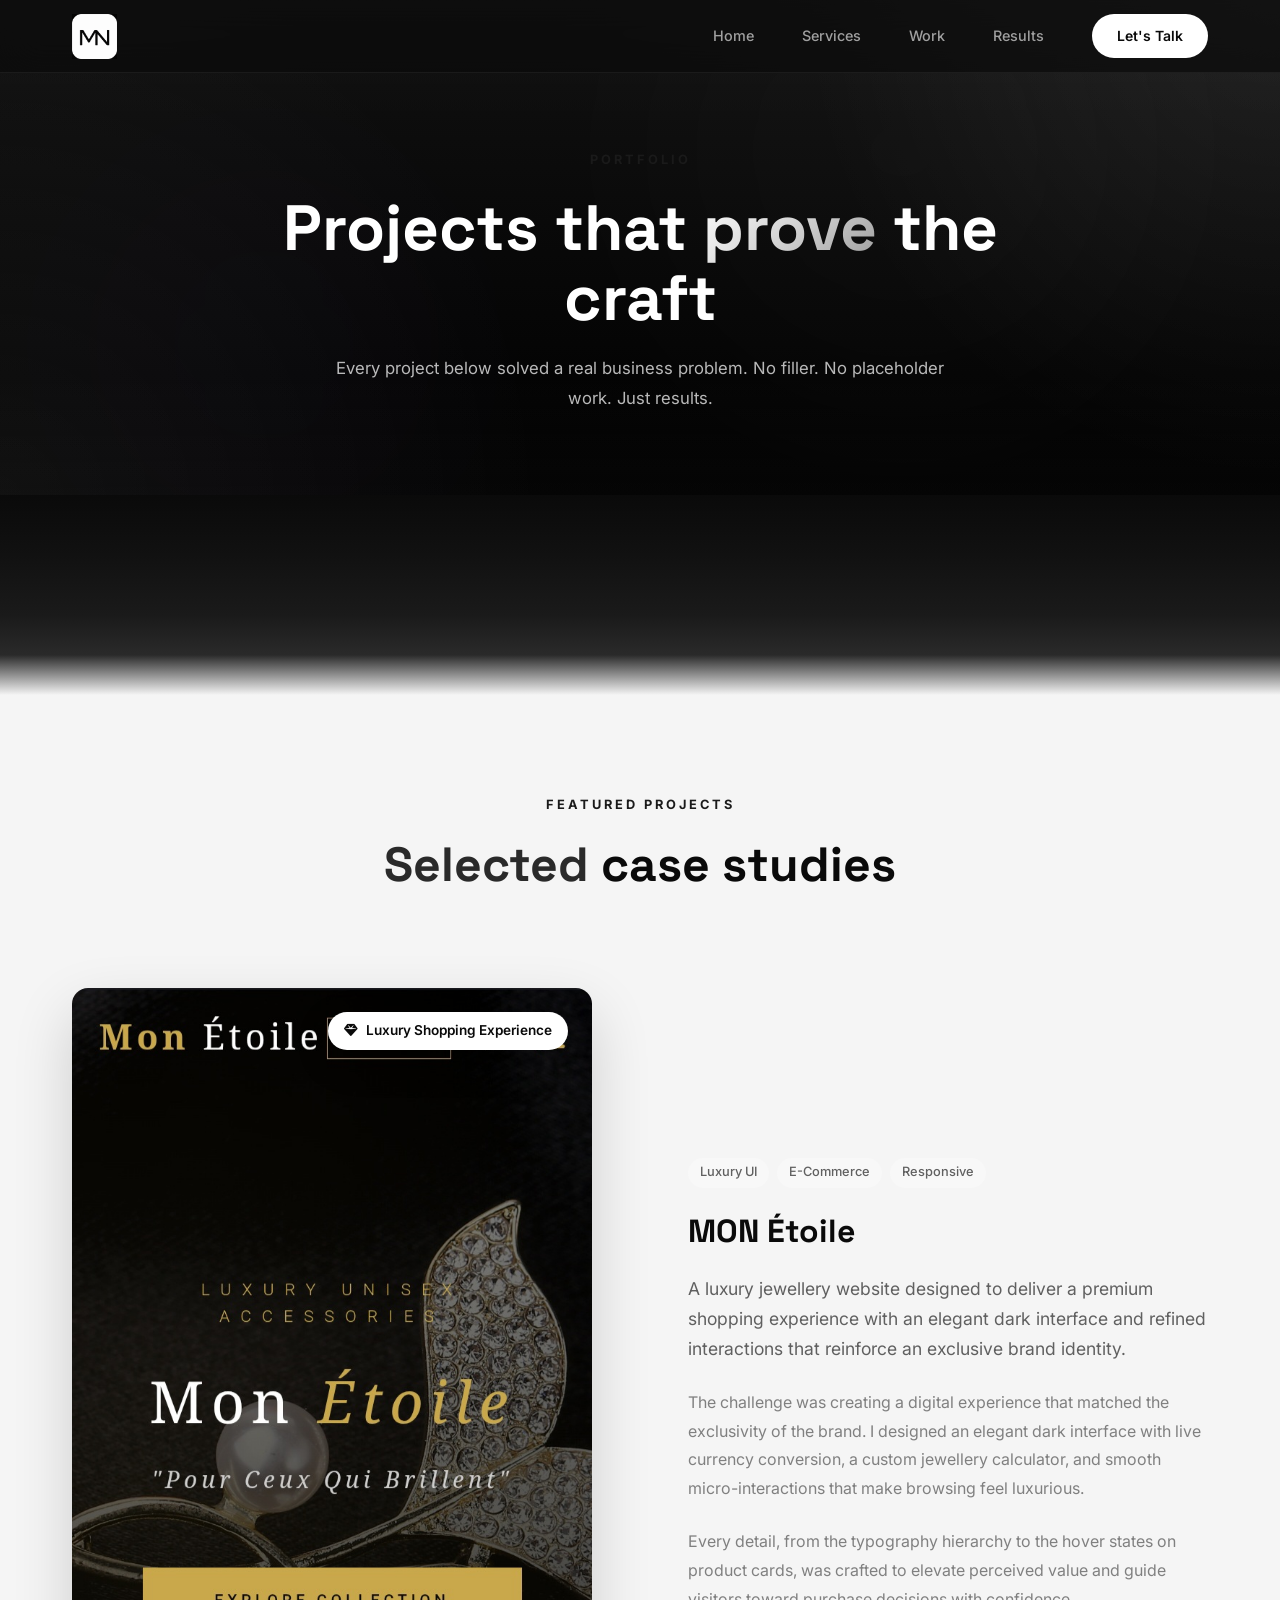
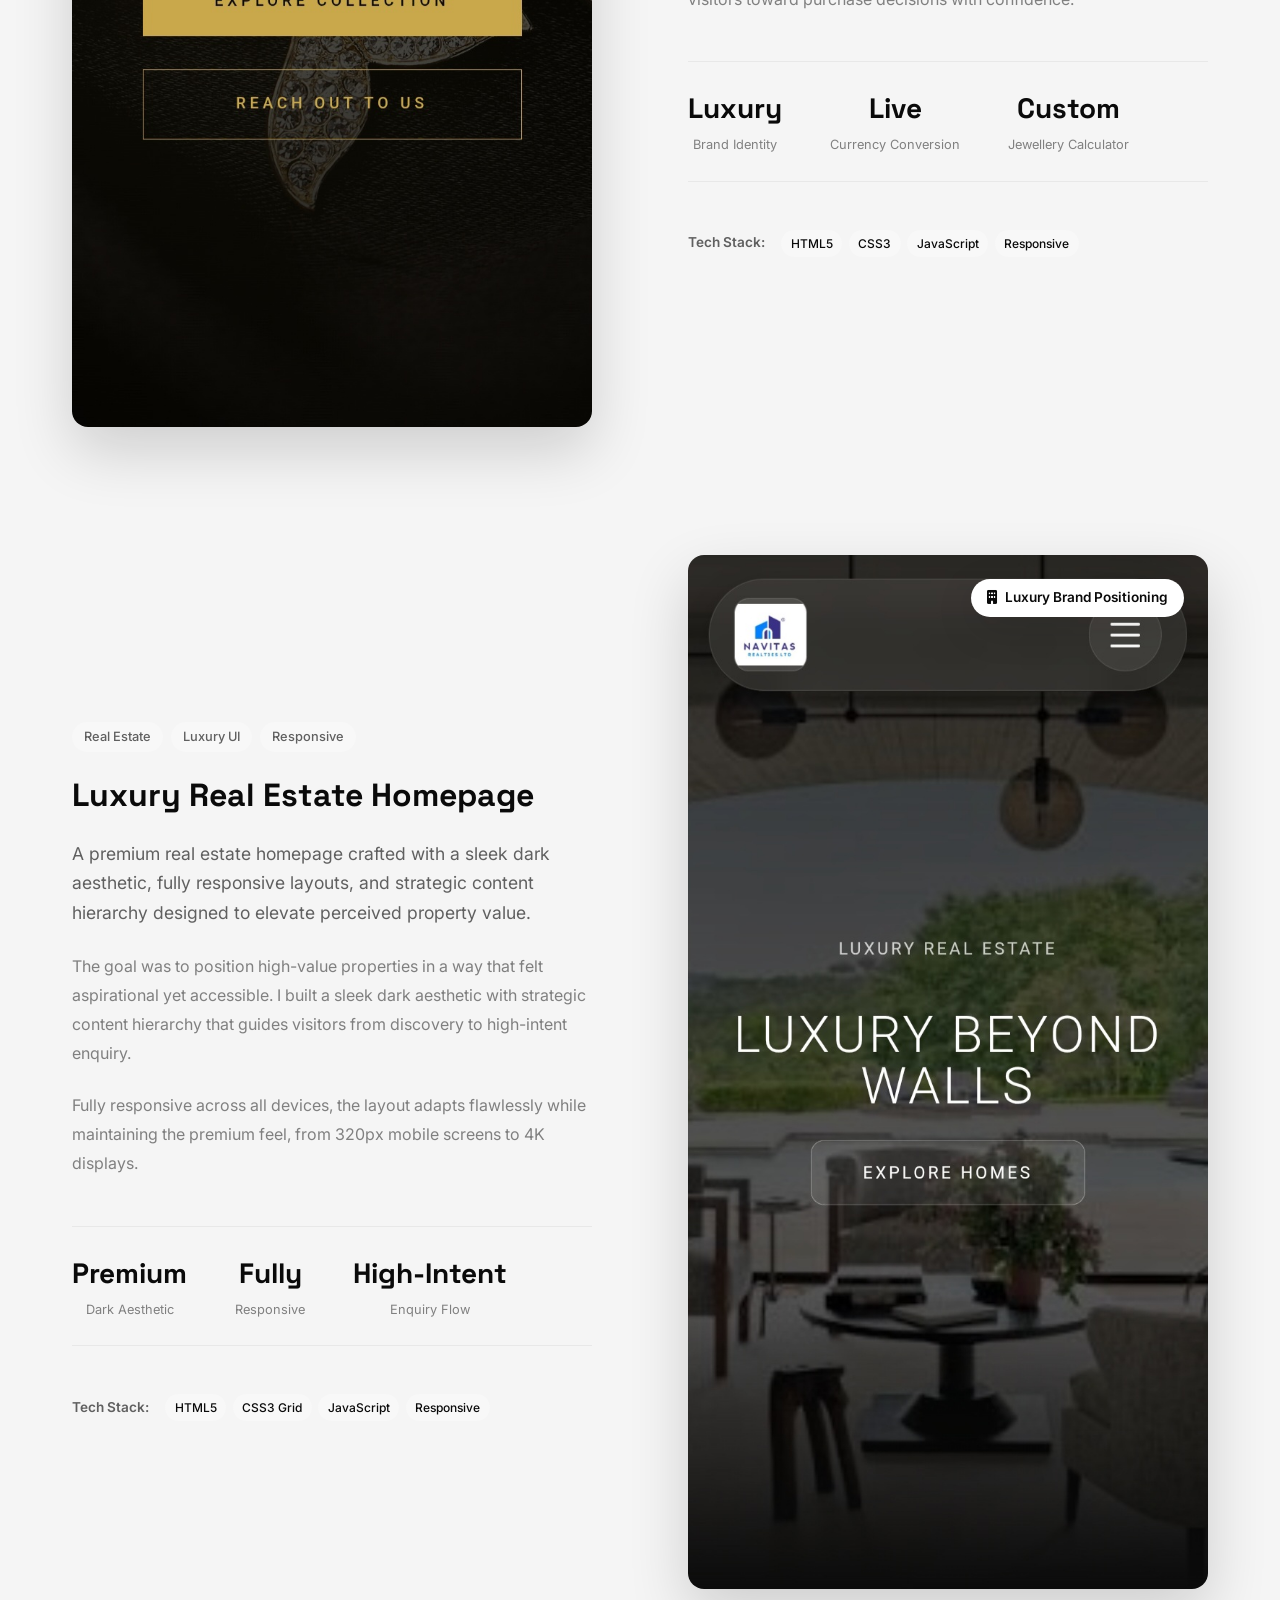
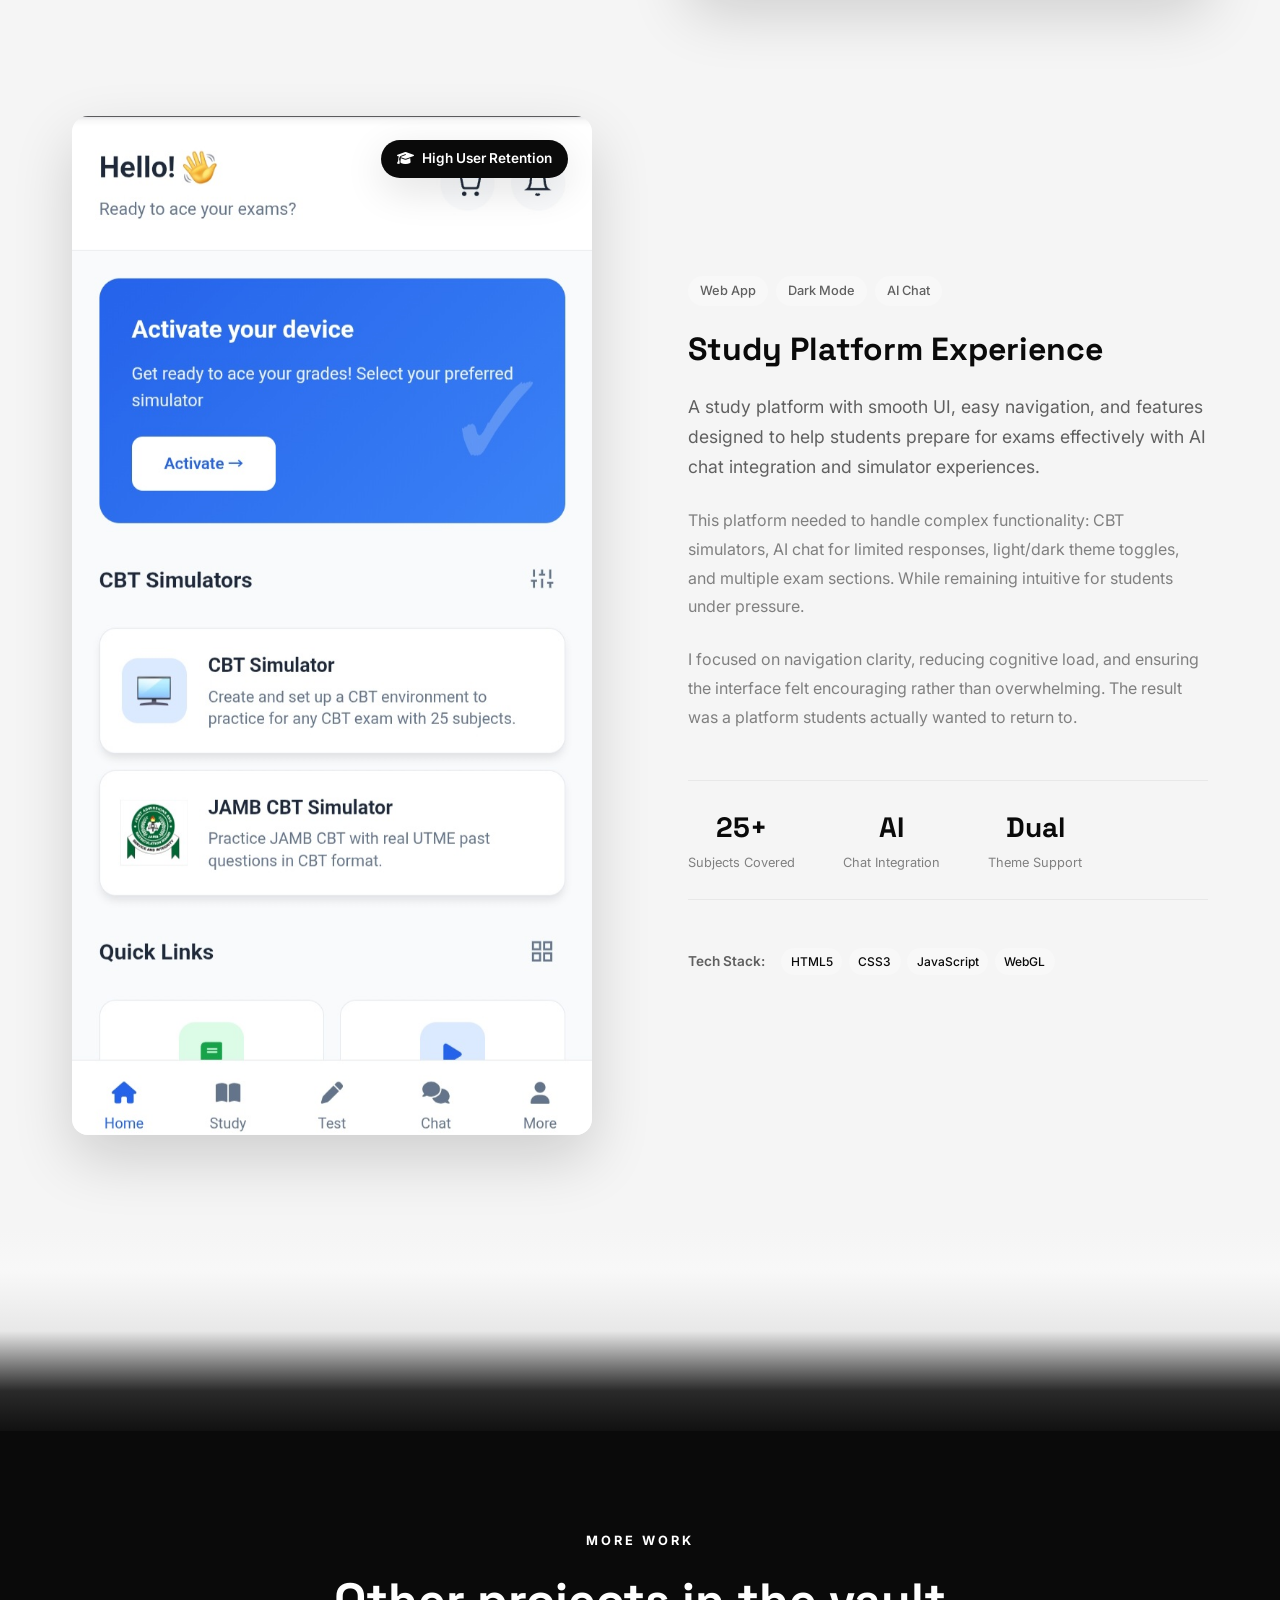
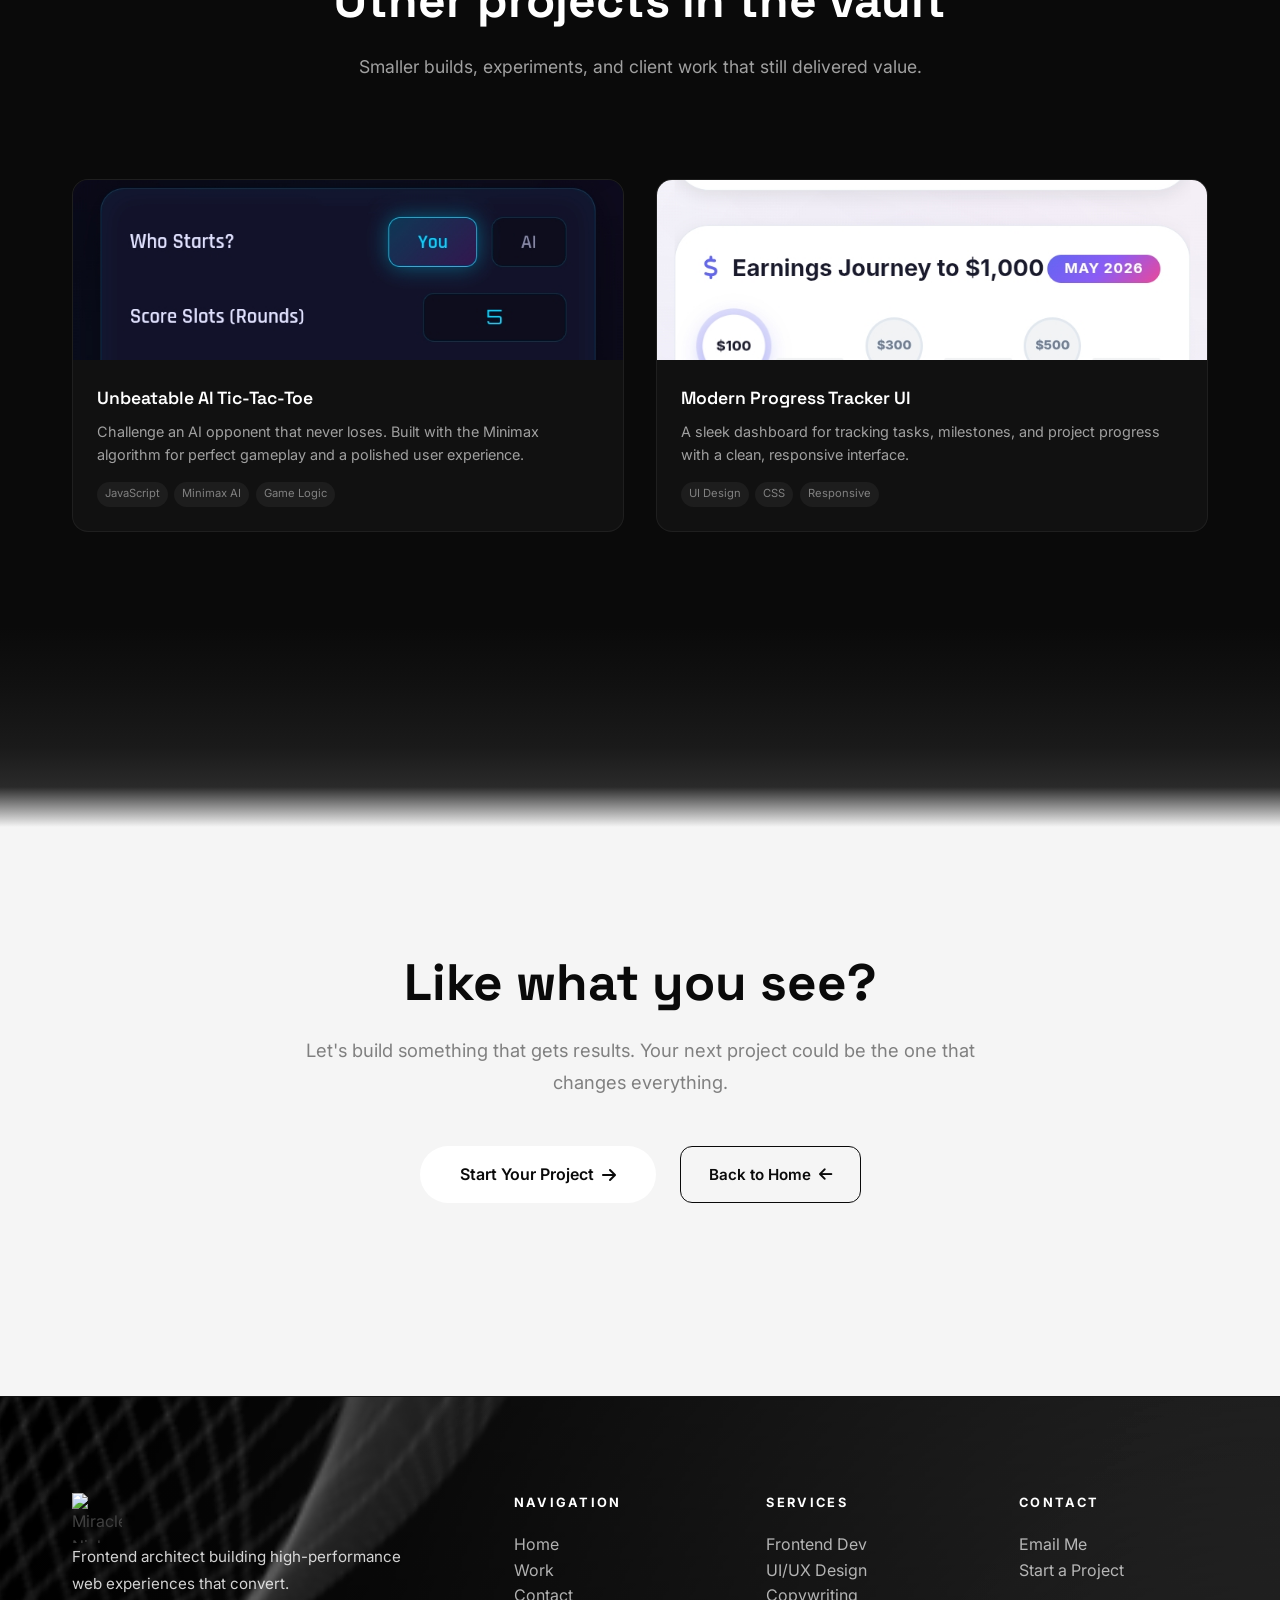
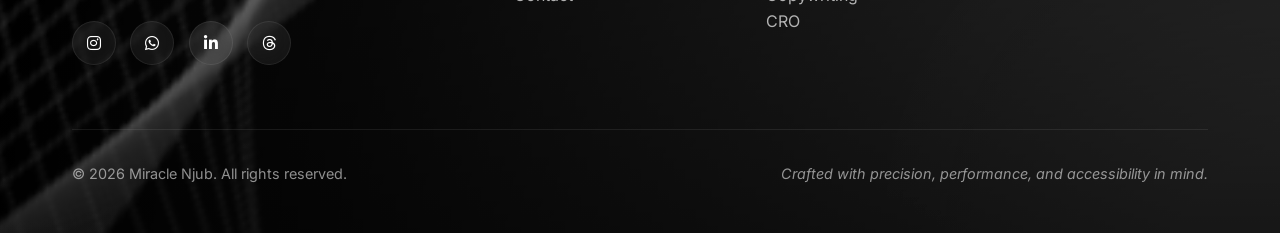
==== work.html @ 6c449b79 "Add files via upload" ====
<!DOCTYPE html>
<html lang="en">
<head>
  <meta charset="UTF-8">
  <meta name="viewport" content="width=device-width, initial-scale=1.0">
  <title>Work — Miracle Njub | Frontend Architect & Conversion Designer</title>
  <meta name="description" content="Explore projects by Miracle Njub: high-performance landing pages, conversion-focused web apps, and accessible design systems. Real results, real businesses.">
  <meta name="keywords" content="portfolio, web development, frontend developer, case studies, Miracle Njub">
  <meta name="author" content="Miracle Njub">
  <meta name="robots" content="index, follow">
  <meta property="og:title" content="Work — Miracle Njub | Frontend Architect">
  <meta property="og:description" content="Explore projects that moved the needle. Real results, real businesses.">
  <meta property="og:type" content="website">
  <meta property="og:url" content="https://miraclenjub.dev/work.html">
  <meta name="twitter:card" content="summary_large_image">
  <link rel="canonical" href="https://miraclenjub.dev/work.html">
  <link rel="preconnect" href="https://fonts.googleapis.com">
  <link rel="preconnect" href="https://fonts.gstatic.com" crossorigin>
  <link rel="preconnect" href="https://cdnjs.cloudflare.com" crossorigin>
  <link href="https://fonts.googleapis.com/css2?family=Inter:wght@300;400;500;600;700;800;900&family=Space+Grotesk:wght@400;500;600;700&display=swap" rel="stylesheet">
  <link rel="stylesheet" href="https://cdnjs.cloudflare.com/ajax/libs/font-awesome/6.5.1/css/all.min.css">
  <link rel="stylesheet" href="styles.css">
</head>
<body>
  <a href="#main-content" class="skip-link">Skip to main content</a>

    <!-- Navigation -->
  <nav id="navbar" role="navigation" aria-label="Main navigation">
    <div class="nav-container">
<a href="index.html" class="logo" aria-label="Miracle Njub Home">
    <img src="logo.png" alt="Miracle Njub Logo" class="logo-img">
</a>
      <div class="nav-links" id="navLinks">
        <a href="index.html" class="nav-link">Home</a>
        <a href="index.html#services" class="nav-link">Services</a>
        <a href="index.html#work" class="nav-link">Work</a>
        <a href="index.html#testimonials" class="nav-link">Results</a>
        
        <a href="contact.html" class="nav-cta">Let's Talk</a>
      </div>
      <button class="mobile-menu-btn" aria-label="Toggle menu" aria-expanded="false" onclick="toggleMobileMenu()">
        <i class="fas fa-bars" aria-hidden="true"></i>
      </button>
    </div>
  </nav>

  <main id="main-content">
    <!-- =========================
         WORK HERO
    ========================= -->
    <section class="page-hero" aria-label="Work page hero">
      <div class="page-hero-bg" aria-hidden="true">
        <div class="hero-glow page-glow-1"></div>
        <div class="hero-glow page-glow-2"></div>
      </div>
      <div class="container">
        <div class="page-hero-content" data-animate="fade-up">
          <span class="section-label">Portfolio</span>
          <h1>Projects that <span class="text-gradient">prove</span> the craft</h1>
          <p class="page-hero-subtitle">Every project below solved a real business problem. No filler. No placeholder work. Just results.</p>
        </div>
      </div>
    </section>

    <!-- Gradient Transition: Dark to Light -->
    <div class="section-transition transition-dark-to-light"></div>

    <!-- =========================
         FEATURED PROJECTS
    ========================= -->
    <section class="section-light work-detail-section" aria-labelledby="projects-heading">
      <div class="container">
        <div class="section-header" data-animate="fade-up">
          <span class="section-label">Featured Projects</span>
          <h2 id="projects-heading">Selected <span class="text-some">case studies</span></h2>
        </div>

        <!-- Project 1: MON Étoile -->
        <article class="project-detail" data-animate="fade-up">
          <div class="project-visual">
            <div class="project-image-wrap">
              <img src="jewelry.jpg" alt="MON Étoile luxury jewellery ecommerce website with elegant dark interface and live currency conversion" loading="lazy">
              <div class="project-badge project-badge-alt">
                <i class="fas fa-gem" aria-hidden="true"></i>
                <span>Luxury Shopping Experience</span>
              </div>
              <!-- TODO: replace href="#" with the live MON Étoile project link -->
              <a href="https://etoile-six.vercel.app/" class="glass-view-btn" aria-label="View MON Étoile live project">
                <span>View Work</span>
                <i class="fas fa-arrow-up-right-from-square" aria-hidden="true"></i>
              </a>
            </div>
          </div>
          <div class="project-info">
            <div class="project-meta">
              <span class="project-tag">Luxury UI</span>
              <span class="project-tag">E-Commerce</span>
              <span class="project-tag">Responsive</span>
            </div>
            <h3>MON Étoile</h3>
            <p class="project-lead">A luxury jewellery website designed to deliver a premium shopping experience with an elegant dark interface and refined interactions that reinforce an exclusive brand identity.</p>
            <div class="project-body">
              <p>The challenge was creating a digital experience that matched the exclusivity of the brand. I designed an elegant dark interface with live currency conversion, a custom jewellery calculator, and smooth micro-interactions that make browsing feel luxurious.</p>
              <p>Every detail, from the typography hierarchy to the hover states on product cards, was crafted to elevate perceived value and guide visitors toward purchase decisions with confidence.</p>
            </div>
            <div class="project-stats">
              <div class="p-stat">
                <span class="p-stat-value">Luxury</span>
                <span class="p-stat-label">Brand Identity</span>
              </div>
              <div class="p-stat">
                <span class="p-stat-value">Live</span>
                <span class="p-stat-label">Currency Conversion</span>
              </div>
              <div class="p-stat">
                <span class="p-stat-value">Custom</span>
                <span class="p-stat-label">Jewellery Calculator</span>
              </div>
            </div>
            <div class="project-tech">
              <span class="tech-label">Tech Stack:</span>
              <div class="tech-tags">
                <span class="tech-tag">HTML5</span>
                <span class="tech-tag">CSS3</span>
                <span class="tech-tag">JavaScript</span>
                <span class="tech-tag">Responsive</span>
              </div>
            </div>
          </div>
        </article>

        <!-- Project 2: Luxury Real Estate Homepage -->
        <article class="project-detail project-reverse" data-animate="fade-up">
          <div class="project-visual">
            <div class="project-image-wrap">
              <img src="real.jpg" alt="Luxury real estate homepage with modern dark interface and responsive design" loading="lazy">
              <div class="project-badge project-badge-alt">
                <i class="fas fa-building" aria-hidden="true"></i>
                <span>Luxury Brand Positioning</span>
              </div>
              <!-- TODO: replace href="#" with the live Real Estate project link -->
              <a href="https://navitas-pi.vercel.app/" class="glass-view-btn" aria-label="View Luxury Real Estate Homepage live project">
                <span>View Work</span>
                <i class="fas fa-arrow-up-right-from-square" aria-hidden="true"></i>
              </a>
            </div>
          </div>
          <div class="project-info">
            <div class="project-meta">
              <span class="project-tag">Real Estate</span>
              <span class="project-tag">Luxury UI</span>
              <span class="project-tag">Responsive</span>
            </div>
            <h3>Luxury Real Estate Homepage</h3>
            <p class="project-lead">A premium real estate homepage crafted with a sleek dark aesthetic, fully responsive layouts, and strategic content hierarchy designed to elevate perceived property value.</p>
            <div class="project-body">
              <p>The goal was to position high-value properties in a way that felt aspirational yet accessible. I built a sleek dark aesthetic with strategic content hierarchy that guides visitors from discovery to high-intent enquiry.</p>
              <p>Fully responsive across all devices, the layout adapts flawlessly while maintaining the premium feel, from 320px mobile screens to 4K displays.</p>
            </div>
            <div class="project-stats">
              <div class="p-stat">
                <span class="p-stat-value">Premium</span>
                <span class="p-stat-label">Dark Aesthetic</span>
              </div>
              <div class="p-stat">
                <span class="p-stat-value">Fully</span>
                <span class="p-stat-label">Responsive</span>
              </div>
              <div class="p-stat">
                <span class="p-stat-value">High-Intent</span>
                <span class="p-stat-label">Enquiry Flow</span>
              </div>
            </div>
            <div class="project-tech">
              <span class="tech-label">Tech Stack:</span>
              <div class="tech-tags">
                <span class="tech-tag">HTML5</span>
                <span class="tech-tag">CSS3 Grid</span>
                <span class="tech-tag">JavaScript</span>
                <span class="tech-tag">Responsive</span>
              </div>
            </div>
          </div>
        </article>

        <!-- Project 3: Study Platform Experience -->
        <article class="project-detail" data-animate="fade-up">
          <div class="project-visual">
            <div class="project-image-wrap">
              <img src="jamb-2.jpg" alt="Study platform mobile app interface showing clean UI with simulator and chat features" loading="lazy">
              <div class="project-badge">
                <i class="fas fa-graduation-cap" aria-hidden="true"></i>
                <span>High User Retention</span>
              </div>
              <!-- TODO: replace href="#" with the live Study Platform project link -->
 <a href="https://prep-hub-jet.vercel.app/" class="glass-view-btn" aria-label="View Study Platform Experience live project">
                <span>View Work</span>
                <i class="fas fa-arrow-up-right-from-square" aria-hidden="true"></i>
              </a>
            </div>
          </div>
          <div class="project-info">
            <div class="project-meta">
              <span class="project-tag">Web App</span>
              <span class="project-tag">Dark Mode</span>
              <span class="project-tag">AI Chat</span>
            </div>
            <h3>Study Platform Experience</h3>
            <p class="project-lead">A study platform with smooth UI, easy navigation, and features designed to help students prepare for exams effectively with AI chat integration and simulator experiences.</p>
            <div class="project-body">
              <p>This platform needed to handle complex functionality: CBT simulators, AI chat for limited responses, light/dark theme toggles, and multiple exam sections. While remaining intuitive for students under pressure.</p>
              <p>I focused on navigation clarity, reducing cognitive load, and ensuring the interface felt encouraging rather than overwhelming. The result was a platform students actually wanted to return to.</p>
            </div>
            <div class="project-stats">
              <div class="p-stat">
                <span class="p-stat-value">25+</span>
                <span class="p-stat-label">Subjects Covered</span>
              </div>
              <div class="p-stat">
                <span class="p-stat-value">AI</span>
                <span class="p-stat-label">Chat Integration</span>
              </div>
              <div class="p-stat">
                <span class="p-stat-value">Dual</span>
                <span class="p-stat-label">Theme Support</span>
              </div>
            </div>
            <div class="project-tech">
              <span class="tech-label">Tech Stack:</span>
              <div class="tech-tags">
                <span class="tech-tag">HTML5</span>
                <span class="tech-tag">CSS3</span>
                <span class="tech-tag">JavaScript</span>
                <span class="tech-tag">WebGL</span>
              </div>
            </div>
          </div>
        </article>
      </div>
    </section>

    <!-- Gradient Transition: Light to Dark -->
    <div class="section-transition transition-light-to-dark"></div>

    <!-- =========================
         MORE WORK GRID
    ========================= -->
    <section class="section-dark" aria-labelledby="more-work-heading">
      <div class="container">
        <div class="section-header" data-animate="fade-up">
          <span class="section-label">More Work</span>
          <h2 id="more-work-heading">Other <span class="text-blue">projects</span> in the vault</h2>
          <p class="section-subtitle">Smaller builds, experiments, and client work that still delivered value.</p>
        </div>
        <div class="work-grid-mini">
<a href="https://tactoe-jet.vercel.app/" class="work-mini-card" data-animate="fade-up" data-delay="0">
  <div class="work-mini-img">
    <img src="tic.jpg" alt="AI Tic Tac Toe game interface" loading="lazy">
  </div>
  <div class="work-mini-content">
    <h4>Unbeatable AI Tic-Tac-Toe</h4>
    <p>Challenge an AI opponent that never loses. Built with the Minimax algorithm for perfect gameplay and a polished user experience.</p>
    <div class="work-mini-tags">
      <span>JavaScript</span>
      <span>Minimax AI</span>
      <span>Game Logic</span>
    </div>
  </div>
</a>

<a href="https://progress-two-psi.vercel.app/" class="work-mini-card" data-animate="fade-up" data-delay="100">
  <div class="work-mini-img">
    <img src="progress.jpg" alt="Modern progress tracker dashboard UI" loading="lazy">
  </div>
  <div class="work-mini-content">
    <h4>Modern Progress Tracker UI</h4>
    <p>A sleek dashboard for tracking tasks, milestones, and project progress with a clean, responsive interface.</p>
    <div class="work-mini-tags">
      <span>UI Design</span>
      <span>CSS</span>
      <span>Responsive</span>
    </div>
  </div>
</a>
        </div>
      </div>
    </section>

    <!-- Gradient Transition: Dark to Light -->
    <div class="section-transition transition-dark-to-light"></div>

    <!-- =========================
         CTA SECTION
    ========================= -->
    <section class="section-light cta-section-alt" aria-labelledby="work-cta-heading">
      <div class="container">
        <div class="cta-content" data-animate="fade-up">
          <h2 id="work-cta-heading">Like what you <span class="text-some">see</span>?</h2>
          <p class="cta-subtitle">Let's build something that gets results. Your next project could be the one that changes everything.</p>
          <div class="cta-buttons">
            <a href="contact.html" class="btn-primary btn-large">
              <span>Start Your Project</span>
              <i class="fas fa-arrow-right" aria-hidden="true"></i>
            </a>
            <a href="index.html" class="btn-now">
              <span>Back to Home</span>
              <i class="fas fa-arrow-left" aria-hidden="true"></i>
            </a>
          </div>
        </div>
      </div>
    </section>
  </main>

  <!-- =========================
       FOOTER
  ========================= -->
  <footer class="footer">
    <div class="footer-background" aria-hidden="true">
      <img src="work-bg.png" alt="" loading="lazy">
    </div>
    <div class="footer-overlay" aria-hidden="true"></div>
    <div class="footer-noise" aria-hidden="true"></div>
    <div class="container">
      <div class="footer-grid">
        <div class="footer-brand">
<a href="index.html" class="footer-logo" aria-label="Miracle Njub Home">
    <img src="logo.svg" alt="Miracle Njub Logo" class="footer-logo-img">
</a>
          <p>Frontend architect building high-performance web experiences that convert.</p>
          <div class="footer-social">
            <a href="https://instagram.com/mirae.frontend" target="_blank" rel="noopener noreferrer" aria-label="Instagram"><i class="fab fa-instagram" aria-hidden="true"></i></a>
            <a href="https://wa.me/2348021233816?text=Hi%20Miracle!%20I%20just%20checked%20out%20your%20portfolio%20and%20I'd%20love%20to%20discuss%20a%20website%20project." target="_blank" rel="noopener noreferrer" aria-label="WhatsApp"><i class="fab fa-whatsapp" aria-hidden="true"></i></a>
            <a href="https://www.linkedin.com/in/njubemere-miracle-miracle-a193003b7" target="_blank" rel="noopener noreferrer" aria-label="LinkedIn"><i class="fab fa-linkedin-in" aria-hidden="true"></i></a>
            <a href="https://www.threads.com/@mirae.frontend" target="_blank" rel="noopener noreferrer" aria-label="Threads"><i class="fab fa-threads" aria-hidden="true"></i></a>
          </div>
        </div>
        <div class="footer-links">
          <h4>Navigation</h4>
          <ul>
            <li><a href="index.html">Home</a></li>
            <li><a href="work.html">Work</a></li>
            <li><a href="contact.html">Contact</a></li>
          </ul>
        </div>
        <div class="footer-links">
          <h4>Services</h4>
          <ul>
            <li><a href="index.html#services">Frontend Dev</a></li>
            <li><a href="index.html#services">UI/UX Design</a></li>
            <li><a href="index.html#services">Copywriting</a></li>
            <li><a href="index.html#services">CRO</a></li>
          </ul>
        </div>
        <div class="footer-links">
          <h4>Contact</h4>
          <ul>
            <li><a href="mailto:okerewanjubemeremiracle@gmail.com">Email Me</a></li>
            <li><a href="contact.html">Start a Project</a></li>
          </ul>
        </div>
      </div>
      <div class="footer-bottom">
        <p>&copy; 2026 Miracle Njub. All rights reserved.</p>
        <p class="footer-craft">Crafted with precision, performance, and accessibility in mind.</p>
      </div>
    </div>
  </footer>

  <script src="scripts.js" defer></script>
</body>
</html>
---- styles.css ----
/* ============================================================
   MIRACLE NJUB PORTFOLIO - STYLES.CSS
   Consolidated, accessible, performance-optimized
   ============================================================ */

:root {
  --color-black: #0a0a0a;
  --color-black-soft: #111111;
  --color-black-medium: #1a1a1a;
  --color-black-light: #222222;
  --color-white: #ffffff;
  --color-white-soft: #f5f5f5;
  --color-white-medium: #eeeeee;
  --color-gray-100: #f8f8f8;
  --color-gray-200: #e8e8e8;
  --color-gray-300: #d0d0d0;
  --color-gray-400: #a0a0a0;
  --color-gray-500: #808080;
  --color-gray-600: #606060;
  --color-gray-700: #404040;
  --color-gray-800: #2a2a2a;
  --color-gray-900: #1a1a1a;
  --color-ink: #1a1a1a;
  --gradient-text: linear-gradient(135deg, #ffffff, #d4d4d4, #9a9a9a);
  --font-primary: 'Inter', -apple-system, BlinkMacSystemFont, 'Segoe UI', sans-serif;
  --font-display: 'Space Grotesk', -apple-system, BlinkMacSystemFont, 'Segoe UI', sans-serif;
  --space-xs: 0.5rem;
  --space-sm: 1rem;
  --space-md: 1.5rem;
  --space-lg: 2rem;
  --space-xl: 3rem;
  --space-2xl: 4rem;
  --space-3xl: 6rem;
  --space-4xl: 8rem;
  --radius-sm: 8px;
  --radius-md: 12px;
  --radius-lg: 16px;
  --radius-xl: 24px;
  --radius-full: 9999px;
  --shadow-sm: 0 1px 2px rgba(0, 0, 0, 0.05);
  --shadow-md: 0 4px 12px rgba(0, 0, 0, 0.08);
  --shadow-lg: 0 12px 40px rgba(0, 0, 0, 0.12);
  --shadow-xl: 0 24px 60px rgba(0, 0, 0, 0.16);
  --shadow-accent: 0 8px 32px rgba(255, 255, 255, 0.1);
  --shadow-accent-lg: 0 16px 48px rgba(255, 255, 255, 0.16);
  --transition-fast: 0.15s cubic-bezier(0.4, 0, 0.2, 1);
  --transition-base: 0.3s cubic-bezier(0.4, 0, 0.2, 1);
  --transition-slow: 0.5s cubic-bezier(0.4, 0, 0.2, 1);
  --z-dropdown: 100;
  --z-sticky: 200;
  --z-modal: 300;
  --z-menu-overlay: 150;
}

*, *::before, *::after { margin: 0; padding: 0; box-sizing: border-box; }

html {
  scroll-behavior: smooth;
  -webkit-font-smoothing: antialiased;
  -moz-osx-font-smoothing: grayscale;
  text-rendering: optimizeLegibility;
}

body {
  font-family: var(--font-primary);
  font-size: 16px;
  line-height: 1.6;
  color: var(--color-gray-700);
  background: var(--color-black);
  overflow-x: hidden;
}

img { max-width: 100%; height: auto; display: block; }
a { color: inherit; text-decoration: none; }
button { font-family: inherit; cursor: pointer; border: none; background: none; }
ul { list-style: none; }

:focus-visible { outline: 2px solid var(--color-ink); outline-offset: 3px; }
.section-dark :focus-visible,
.hero :focus-visible,
.footer :focus-visible,
.work-section :focus-visible,
.page-hero :focus-visible { outline-color: var(--color-white); }

/* Anchor targets should clear the fixed navbar, whether reached via
   smooth-scroll JS on the same page or a plain #hash link from another page. */
section[id] { scroll-margin-top: 96px; }

.skip-link {
  position: absolute; top: -100%; left: 0;
  background: var(--color-ink); color: var(--color-white);
  padding: var(--space-sm) var(--space-md);
  font-weight: 600; font-size: 0.875rem; z-index: 9999;
  border-radius: 0 0 var(--radius-md) 0;
  transition: top var(--transition-base);
}
.skip-link:focus { top: 0; outline: 2px solid var(--color-white); outline-offset: 2px; }

.container { max-width: 1200px; margin: 0 auto; padding: 0 var(--space-lg); }
@media (max-width: 768px) { .container { padding: 0 var(--space-md); } }

/* ===== NAVIGATION ===== */
#navbar {
  position: fixed; top: 0; left: 0; right: 0; z-index: var(--z-sticky);
  background: rgba(10, 10, 10, 0.7);
  backdrop-filter: blur(20px) saturate(180%);
  -webkit-backdrop-filter: blur(20px) saturate(180%);
  border-bottom: 1px solid rgba(255, 255, 255, 0.06);
  transition: background var(--transition-base), box-shadow var(--transition-base);
}
#navbar.scrolled { background: rgba(10, 10, 10, 0.92); box-shadow: 0 1px 20px rgba(0, 0, 0, 0.3); }

.nav-container { max-width: 1200px; margin: 0 auto; padding: 0 var(--space-lg); height: 72px; display: flex; align-items: center; justify-content: space-between; }

.logo { display: flex; align-items: center; gap: var(--space-sm); font-family: var(--font-display); font-weight: 700; font-size: 1.25rem; color: var(--color-white); }
.logo-mark { width: 40px; height: 40px; background: var(--color-white); border-radius: var(--radius-sm); display: flex; align-items: center; justify-content: center; font-size: 0.875rem; font-weight: 800; color: var(--color-black); }

.nav-links { display: flex; align-items: center; gap: var(--space-xl); }
.nav-link { font-size: 0.9rem; font-weight: 500; color: var(--color-gray-400); transition: color var(--transition-base); position: relative; }
.nav-link::after { content: ''; position: absolute; bottom: -4px; left: 0; width: 0; height: 2px; background: var(--color-white); transition: width var(--transition-base); border-radius: 2px; }
.nav-link:hover, .nav-link.active { color: var(--color-white); }
.nav-link:hover::after, .nav-link.active::after { width: 100%; }

@media (max-width: 768px) {
  .nav-links {
    position: fixed;
    top: 72px;
    right: 0;
    width: min(320px, 85vw);
    height: calc(100vh - 72px);
    overflow-y: auto;

    display: flex;
    flex-direction: column;
    align-items: flex-start;
    gap: 1rem;
    padding: 2rem;

    transform: translateX(100%);
    transition: transform 0.4s ease;
  }

  .nav-links.active {
    transform: translateX(0);
  }
}

.nav-cta { background: var(--color-white); color: var(--color-black); padding: 0.6rem 1.5rem; border-radius: var(--radius-full); font-weight: 600; font-size: 0.875rem; transition: all var(--transition-base); border: 1px solid transparent; }
.nav-cta:hover { background: var(--color-gray-200); transform: translateY(-2px); box-shadow: var(--shadow-accent); }

.mobile-menu-btn { display: none; color: var(--color-white); font-size: 1.25rem; padding: var(--space-xs); background: none; border: none; cursor: pointer; }

@media (max-width: 768px) {
  .nav-links { position: fixed; top: 0; right: 0; bottom: 0; width: min(320px, 85vw); flex-direction: column; align-items: flex-start; background: var(--color-black-soft); padding: calc(72px + var(--space-xl)) var(--space-lg) var(--space-lg); gap: var(--space-md); border-left: 1px solid rgba(255, 255, 255, 0.06); transform: translateX(100%); transition: transform 0.4s cubic-bezier(0.4, 0, 0.2, 1); z-index: var(--z-dropdown); overflow-y: auto; }
  .nav-links.active { transform: translateX(0); }
  .nav-links .nav-link { font-size: 1.1rem; padding: var(--space-sm) 0; width: 100%; }
  .nav-links .nav-cta { margin-top: var(--space-md); text-align: center; width: 100%; }
  .mobile-menu-btn { display: block; z-index: calc(var(--z-dropdown) + 1); position: relative; }
  body.menu-open { overflow: hidden; }
}

.mobile-menu-overlay { position: fixed; inset: 0; background: rgba(0, 0, 0, 0.6); backdrop-filter: blur(4px); z-index: calc(var(--z-dropdown) - 1); opacity: 0; visibility: hidden; transition: opacity 0.3s ease, visibility 0.3s ease; }
body.menu-open .mobile-menu-overlay { opacity: 1; visibility: visible; }

/* ===== TYPOGRAPHY ===== */
.text-gradient { background: var(--gradient-text); -webkit-background-clip: text; -webkit-text-fill-color: transparent; background-clip: text; }
.text-blue { color: var(--color-white); }
.text-some { color: var(--color-black); }
.section-dark .text-some { color: var(--color-white); }

/* ===== BUTTONS ===== */
.btn-primary, .btn-secondary, .btn-ghost { display: inline-flex; align-items: center; justify-content: center; gap: 0.5rem; font-family: var(--font-primary); font-weight: 600; font-size: 0.95rem; padding: 0.875rem 1.75rem; border-radius: var(--radius-full); transition: all var(--transition-base); cursor: pointer; border: none; position: relative; overflow: hidden; }
.btn-primary { background: var(--color-white); color: var(--color-black); box-shadow: var(--shadow-accent); }
.btn-primary:hover { background: var(--color-gray-200); transform: translateY(-2px); box-shadow: var(--shadow-accent-lg); }
.btn-secondary { background: transparent; color: var(--color-white); border: 1.5px solid rgba(255, 255, 255, 0.2); }
.btn-secondary:hover { border-color: var(--color-white); background: rgba(255, 255, 255, 0.08); transform: translateY(-2px); }
.btn-ghost { background: transparent; color: var(--color-gray-600); border: 1.5px solid var(--color-gray-300); }
.btn-ghost:hover { border-color: var(--color-gray-600); color: var(--color-gray-800); transform: translateY(-2px); }
.btn-large { padding: 1rem 2.5rem; font-size: 1rem; }

@keyframes btnRipple { to { transform: scale(2.5); opacity: 0; } }

/* ===== SECTION TRANSITIONS ===== */
.section-transition { height: 200px; width: 100%; position: relative; }
.transition-dark-to-light { background: linear-gradient(180deg, var(--color-black) 0%, var(--color-black-soft) 30%, var(--color-gray-900) 60%, var(--color-gray-800) 80%, var(--color-white-soft) 100%); }
.transition-light-to-dark { background: linear-gradient(180deg, var(--color-white-soft) 0%, var(--color-gray-100) 20%, var(--color-gray-200) 50%, var(--color-gray-800) 80%, var(--color-black-soft) 100%); }

/* ===== SECTION BACKGROUNDS ===== */
.section-dark { background: var(--color-black); color: var(--color-white); }
.section-light { background: var(--color-white-soft); color: var(--color-gray-800); }

/* ===== SECTION HEADERS ===== */
.section-header { text-align: center; max-width: 640px; margin: 0 auto var(--space-3xl); padding-top: var(--space-3xl); }
.section-label { display: inline-block; font-size: 0.8rem; font-weight: 700; text-transform: uppercase; letter-spacing: 3px; color: var(--color-ink); margin-bottom: var(--space-md); }
.section-dark .section-label { color: var(--color-white); }
.section-header h2 { font-family: var(--font-display); font-size: clamp(2rem, 4vw, 3rem); font-weight: 700; line-height: 1.1; margin-bottom: var(--space-md); color: inherit; }
.section-subtitle { font-size: 1.1rem; color: var(--color-gray-500); line-height: 1.7; }
.section-dark .section-subtitle { color: var(--color-gray-400); }

/* ===== HERO SECTION ===== */
.hero { position: relative; min-height: 100vh; display: flex; align-items: center; overflow: hidden; background: #000; }
.hero-background { position: absolute; inset: 0; z-index: 0; }
.hero-background img { width: 100%; height: 100%; object-fit: cover; object-position: center; transform: scale(1); animation: heroZoom 30s ease-in-out infinite alternate; will-change: transform; }
.hero-overlay { position: absolute; inset: 0; background: linear-gradient(90deg, rgba(0,0,0,0.88) 0%, rgba(0,0,0,0.74) 38%, rgba(0,0,0,0.55) 65%, rgba(0,0,0,0.80) 100%); }
.hero-gradient { position: absolute; inset: -10%; background: radial-gradient(circle at 25% 45%, rgba(255,255,255,0.12), transparent 55%); transition: transform 0.25s linear; will-change: transform; pointer-events: none; }
.hero-container { width: min(1180px, 92%); margin: auto; position: relative; z-index: 2; }
.hero-content { max-width: 680px; }

.hero-badge { display: inline-flex; align-items: center; gap: 0.75rem; padding: 0.7rem 1.2rem; border-radius: 100px; border: 1px solid rgba(255,255,255,0.12); background: rgba(255,255,255,0.04); backdrop-filter: blur(14px); margin-bottom: 2rem; color: #ddd; font-size: 0.88rem; letter-spacing: 0.04em; }
.badge-dot { width: 8px; height: 8px; border-radius: 50%; background: #fff; animation: pulse 2s infinite; }
@keyframes pulse { 0%, 100% { opacity: 1; } 50% { opacity: 0.5; } }

.hero-title { font-family: var(--font-display); font-size: clamp(3.5rem, 7vw, 6rem); line-height: 0.95; letter-spacing: -3px; color: white; margin-bottom: 1.5rem; }
.hero-title span { display: block; background: linear-gradient(90deg, #ffffff, #d0d0d0); -webkit-background-clip: text; color: transparent; }
.hero-description { max-width: 620px; color: #b8b8b8; font-size: 1.15rem; line-height: 1.9; margin-bottom: 3rem; }
.hero-actions { display: flex; gap: 1rem; flex-wrap: wrap; margin-bottom: 2rem; }
.hero-trust { display: flex; align-items: center; gap: 0.8rem; color: #999; margin-bottom: 3rem; font-size: 0.92rem; }

.hero-stats { display: grid; grid-template-columns: repeat(3, minmax(90px, 1fr)); gap: 0.8rem; width: 100%; max-width: 620px; }
.stat-card { position: relative; padding: 1rem 0.8rem; min-height: 110px; display: flex; flex-direction: column; justify-content: center; border-radius: 20px; background: rgba(255,255,255,0.045); border: 1px solid rgba(255,255,255,0.08); overflow: hidden; backdrop-filter: blur(16px); transition: transform 0.35s ease, border-color 0.35s ease, background 0.35s ease, box-shadow 0.35s ease; }
.stat-card:hover { transform: translateY(-6px); background: rgba(255,255,255,0.06); border-color: rgba(255,255,255,0.18); box-shadow: 0 18px 45px rgba(0,0,0,0.25); }
.stat-card::before { content: ""; position: absolute; left: 0; top: 12px; bottom: 12px; width: 5px; border-radius: 0 8px 8px 0; }
.performance::before { background: #ffffff; }
.conversion::before { background: #8b5cf6; }
.projects::before { background: #3b82f6; }
.stat-number { font-family: var(--font-display); font-size: clamp(1.5rem, 4vw, 2.35rem); font-weight: 700; line-height: 1; color: #fff; margin-bottom: 0.5rem; }
.stat-label { font-size: clamp(0.7rem, 2vw, 0.82rem); color: rgba(255,255,255,0.65); line-height: 1.4; max-width: 90px; }

.scroll-indicator { display: flex; flex-direction: column; align-items: center; justify-content: center; gap: 1rem; width: fit-content; margin-top: 2.75rem; text-decoration: none; transition: 0.35s ease; }
.scroll-text { color: rgba(255,255,255,0.55); font-size: 0.68rem; font-weight: 600; letter-spacing: 0.45em; text-transform: uppercase; transition: 0.35s ease; }
.scroll-line { position: relative; width: 1px; height: 54px; background: rgba(255,255,255,0.16); overflow: hidden; transition: 0.35s ease; }
.scroll-dot { position: absolute; left: 50%; top: -8px; width: 6px; height: 6px; border-radius: 50%; background: #fff; transform: translateX(-50%); animation: scrollDot 2.8s cubic-bezier(0.76, 0, 0.24, 1) infinite; }
.scroll-indicator:hover .scroll-text { color: #fff; letter-spacing: 0.55em; }
.scroll-indicator:hover .scroll-line { height: 64px; background: rgba(255,255,255,0.35); }
@keyframes scrollDot { 0% { top: -8px; opacity: 0; } 15% { opacity: 1; } 85% { opacity: 1; } 100% { top: 54px; opacity: 0; } }
@keyframes heroZoom { from { transform: scale(1); } to { transform: scale(1.08); } }

@media (max-width: 900px) {
  .hero { padding-top: 120px; text-align: center; }
  .hero-content { margin: auto; }
  .hero-actions { justify-content: center; }
  .hero-trust { justify-content: center; }
  .hero-title { font-size: clamp(3rem, 12vw, 4.5rem); letter-spacing: -2px; }
  .hero-description { font-size: 1.05rem; }
  .hero-overlay { background: linear-gradient(180deg, rgba(0,0,0,0.85), rgba(0,0,0,0.65), rgba(0,0,0,0.90)); }
  .scroll-indicator { margin-inline: auto; }
}
@media (max-width: 768px) { .hero-stats { grid-template-columns: repeat(3, 1fr); } }

/* ===== ABOUT SECTION ===== */
.about-section { position: relative; overflow: hidden; isolation: isolate; padding: var(--space-4xl) 0; }
.about-bg { position: absolute; inset: 0; pointer-events: none; z-index: 0; }
.about-glow { position: absolute; border-radius: 50%; filter: blur(120px); opacity: 0.2; }
.about-glow-1 { width: 500px; height: 500px; background: rgba(255,255,255,0.08); top: 20%; left: -10%; }
.about-glow-2 { width: 400px; height: 400px; background: rgba(139, 92, 246, 0.1); bottom: 10%; right: -5%; }

.about-grid { display: grid; grid-template-columns: 0.9fr 1.1fr; gap: var(--space-3xl); align-items: center; position: relative; z-index: 1; }
.about-visual { position: relative; }
.about-image-wrap { position: relative; display: inline-block; }
.about-image-placeholder { width: 320px; height: 400px; background: linear-gradient(135deg, var(--color-gray-800), var(--color-black-light)); border-radius: var(--radius-xl); display: flex; align-items: center; justify-content: center; border: 1px solid rgba(255,255,255,0.08); box-shadow: var(--shadow-xl); overflow: hidden; }
.about-initials { font-family: var(--font-display); font-size: 5rem; font-weight: 700; color: rgba(255,255,255,0.15); user-select: none; }
.about-experience-badge { position: absolute; bottom: -20px; right: -30px; background: var(--color-white); color: var(--color-black); padding: var(--space-md) var(--space-lg); border-radius: var(--radius-lg); box-shadow: var(--shadow-lg); text-align: center; min-width: 140px; }
.about-exp-number { display: block; font-family: var(--font-display); font-size: 2.5rem; font-weight: 700; line-height: 1; }
.about-exp-text { font-size: 0.8rem; font-weight: 500; color: var(--color-gray-600); line-height: 1.3; }

.about-content .section-label { color: var(--color-white); margin-bottom: var(--space-md); }
.about-content h2 { font-family: var(--font-display); font-size: clamp(2rem, 4vw, 3rem); font-weight: 700; line-height: 1.1; color: var(--color-white); margin-bottom: var(--space-lg); }
.about-body { margin-bottom: var(--space-xl); }
.about-body p { color: var(--color-gray-400); line-height: 1.8; margin-bottom: var(--space-md); font-size: 1.05rem; }
.about-body p strong { color: var(--color-white); font-weight: 600; }

.about-skills h3 { font-family: var(--font-display); font-size: 1.25rem; font-weight: 700; color: var(--color-white); margin-bottom: var(--space-md); }
.skills-grid { display: grid; grid-template-columns: repeat(2, 1fr); gap: var(--space-sm); margin-bottom: var(--space-xl); }
.skill-item { display: flex; align-items: center; gap: var(--space-sm); padding: var(--space-sm); background: rgba(255,255,255,0.04); border: 1px solid rgba(255,255,255,0.06); border-radius: var(--radius-md); transition: all var(--transition-base); }
.skill-item:hover { background: rgba(255,255,255,0.08); border-color: rgba(255,255,255,0.12); transform: translateX(4px); }
.skill-icon { width: 36px; height: 36px; border-radius: var(--radius-sm); background: rgba(255,255,255,0.08); display: flex; align-items: center; justify-content: center; color: var(--color-white); font-size: 0.9rem; flex-shrink: 0; }
.skill-item span { color: var(--color-gray-300); font-size: 0.9rem; font-weight: 500; }
.about-cta { display: flex; gap: var(--space-md); flex-wrap: wrap; }

@media (max-width: 968px) {
  .about-grid { grid-template-columns: 1fr; gap: var(--space-2xl); }
  .about-visual { display: flex; justify-content: center; }
  .about-image-placeholder { width: 260px; height: 320px; }
  .about-initials { font-size: 4rem; }
  .about-experience-badge { right: -10px; bottom: -15px; padding: var(--space-sm) var(--space-md); min-width: 120px; }
  .about-exp-number { font-size: 2rem; }
}
@media (max-width: 480px) {
  .skills-grid { grid-template-columns: 1fr; }
  .about-cta { flex-direction: column; }
  .about-cta .btn-primary, .about-cta .btn-secondary { width: 100%; justify-content: center; }
}

/* ===== SERVICES ===== */
.services-grid { display: grid; grid-template-columns: repeat(2, minmax(0, 1fr)); gap: 1.5rem; max-width: 1100px; margin: 0 auto; padding-bottom: var(--space-3xl); }
@media (max-width: 768px) { .services-grid { grid-template-columns: 1fr; } }

.service-card-3d { perspective: 1000px; cursor: pointer; }
.service-card-inner {
  --card-lift: 0px;
  background: var(--color-white); border: 1px solid var(--color-gray-200); border-radius: var(--radius-lg); padding: var(--space-xl);
  transform: translateY(var(--card-lift, 0px));
  transition: transform var(--transition-base), box-shadow var(--transition-base), border-color var(--transition-base);
  transform-style: preserve-3d; position: relative; overflow: hidden;
}
.service-card-inner::before { content: ''; position: absolute; top: 0; left: 0; right: 0; height: 0; background: linear-gradient(180deg, rgba(0,0,0,0.04), transparent); transition: height var(--transition-base); }
.service-card-3d:hover .service-card-inner, .service-card-3d:focus .service-card-inner { --card-lift: -8px; box-shadow: var(--shadow-xl), 0 20px 60px rgba(0,0,0,0.1); border-color: rgba(0,0,0,0.15); }
.service-card-3d:hover .service-card-inner::before { height: 100%; }

.service-icon-wrap { width: 56px; height: 56px; background: var(--color-gray-100); border-radius: var(--radius-md); display: flex; align-items: center; justify-content: center; font-size: 1.25rem; color: var(--color-black); margin-bottom: var(--space-md); transition: all var(--transition-base); }
.service-card-3d:hover .service-icon-wrap { background: var(--color-black); color: var(--color-white); transform: scale(1.1) rotate(-5deg); }
.service-card-inner h3 { font-family: var(--font-display); font-size: 1.25rem; font-weight: 700; color: var(--color-black); margin-bottom: var(--space-sm); }
.service-card-inner p { color: var(--color-gray-500); font-size: 0.95rem; line-height: 1.7; margin-bottom: var(--space-md); }
.service-meta { display: flex; flex-wrap: wrap; gap: 0.4rem; }
.meta-tag { background: var(--color-gray-100); padding: 0.25rem 0.6rem; border-radius: var(--radius-full); font-size: 0.75rem; color: var(--color-gray-600); font-weight: 500; }

/* ===== WORK SECTION ===== */
.work-section { position: relative; overflow: hidden; isolation: isolate; background: #000; }
.work-background { position: absolute; inset: 0; z-index: 0; }
.work-background img { width: 100%; height: 100%; object-fit: cover; transform: scale(1.08); animation: workZoom 22s ease-in-out infinite alternate; }
.work-gradient { position: absolute; inset: 0; background: linear-gradient(180deg, rgba(0,0,0,0.80), rgba(0,0,0,0.74), rgba(0,0,0,0.90)); }
.work-noise { position: absolute; inset: 0; background: radial-gradient(circle at top left, rgba(255,255,255,0.04), transparent 40%), radial-gradient(circle at bottom right, rgba(255,255,255,0.03), transparent 45%); mix-blend-mode: soft-light; }
@keyframes workZoom { from { transform: scale(1.08); } to { transform: scale(1.15); } }

.work-grid, .work-cta-bottom { position: relative; z-index: 2; }
.work-grid { display: grid; grid-template-columns: repeat(3, 1fr); gap: 2rem; max-width: 1300px; margin-inline: auto; }
@media (max-width: 992px) { .work-grid { grid-template-columns: repeat(2, 1fr); } }
@media (max-width: 768px) { .work-grid { grid-template-columns: 1fr; } }

.work-card-3d { perspective: 1000px; cursor: pointer; }
.work-card-inner {
  --card-lift: 0px;
  background: var(--color-black-soft); border: 1px solid rgba(255,255,255,0.06); border-radius: var(--radius-lg); overflow: hidden;
  transform: translateY(var(--card-lift, 0px));
  transition: transform var(--transition-base), box-shadow var(--transition-base), border-color var(--transition-base);
  transform-style: preserve-3d; backdrop-filter: blur(18px); -webkit-backdrop-filter: blur(18px);
}
.work-card-3d:hover .work-card-inner, .work-card-3d:focus .work-card-inner { --card-lift: -10px; box-shadow: 0 30px 60px rgba(0,0,0,0.5), 0 0 40px rgba(255,255,255,0.06); border-color: rgba(255,255,255,0.18); }

.work-image { position: relative; height: 260px; overflow: hidden; }
.work-image img { width: 100%; height: 100%; object-fit: cover; transition: transform var(--transition-slow); }
.work-card-3d:hover .work-image img { transform: scale(1.08); }

.work-content { padding: var(--space-lg); }
.work-tags { display: flex; gap: 0.5rem; margin-bottom: var(--space-sm); flex-wrap: wrap; }
.work-tag { background: rgba(255,255,255,0.05); padding: 0.3rem 0.75rem; border-radius: var(--radius-full); font-size: 0.75rem; color: var(--color-gray-400); border: 1px solid rgba(255,255,255,0.06); }
.work-content h3 { font-family: var(--font-display); font-size: 1.35rem; font-weight: 700; color: var(--color-white); margin-bottom: var(--space-sm); }
.work-content > p { color: var(--color-gray-400); font-size: 0.95rem; line-height: 1.7; margin-bottom: var(--space-md); }
.work-metrics { display: flex; gap: var(--space-lg); padding-top: var(--space-md); border-top: 1px solid rgba(255,255,255,0.06); }
.work-metric { display: flex; align-items: center; gap: 0.5rem; color: var(--color-gray-400); font-size: 0.85rem; }
.work-metric i { color: var(--color-white); }
.work-cta-bottom { text-align: center; padding-bottom: var(--space-3xl); margin-top: 5rem; }

/* ===== TESTIMONIALS ===== */
.testimonials-grid { display: grid; grid-template-columns: repeat(auto-fit, minmax(320px, 1fr)); gap: var(--space-lg); padding-bottom: var(--space-3xl); }
.testimonial-card-3d { perspective: 1000px; }
.testimonial-inner {
  --card-lift: 0px;
  background: var(--color-white); border: 1px solid var(--color-gray-200); border-radius: var(--radius-lg); padding: var(--space-xl); position: relative;
  transform: translateY(var(--card-lift, 0px));
  transition: transform var(--transition-base), box-shadow var(--transition-base), border-color var(--transition-base);
  transform-style: preserve-3d;
}
.testimonial-card-3d:hover .testimonial-inner { --card-lift: -6px; box-shadow: var(--shadow-xl); border-color: rgba(0,0,0,0.12); }
.testimonial-stars { color: var(--color-black); font-size: 0.9rem; margin-bottom: var(--space-md); letter-spacing: 2px; }
.testimonial-quote { font-size: 1.05rem; line-height: 1.8; color: var(--color-gray-700); margin-bottom: var(--space-xl); font-style: italic; }
.testimonial-quote strong { color: var(--color-black); font-weight: 600; font-style: normal; }
.testimonial-author { display: flex; align-items: center; gap: var(--space-md); }
.author-avatar { width: 48px; height: 48px; border-radius: 50%; overflow: hidden; border: 2px solid var(--color-gray-200); }
.author-avatar img { width: 100%; height: 100%; object-fit: cover; }
.author-info h4 { font-size: 1rem; font-weight: 600; color: var(--color-black); }
.author-info p { font-size: 0.85rem; color: var(--color-gray-500); }

/* ===== CTA SECTION ===== */
.cta-section { position: relative; overflow: hidden; padding: var(--space-4xl) 0; }
.cta-bg { position: absolute; inset: 0; pointer-events: none; }
.cta-glow { position: absolute; border-radius: 50%; filter: blur(120px); opacity: 0.25; }
.cta-glow-1 { width: 600px; height: 600px; background: var(--color-gray-600); top: 50%; left: 50%; transform: translate(-50%, -50%); }
.cta-glow-2 { width: 400px; height: 400px; background: var(--color-gray-800); top: 20%; right: 10%; opacity: 0.15; }
.cta-content { position: relative; z-index: 1; text-align: center; max-width: 700px; margin: 0 auto; }
.cta-content h2 { font-family: var(--font-display); font-size: clamp(2rem, 4vw, 3.5rem); font-weight: 700; color: var(--color-white); margin-bottom: var(--space-md); line-height: 1.1; }
.cta-subtitle { font-size: 1.15rem; color: var(--color-gray-400); line-height: 1.7; margin-bottom: var(--space-xl); }
.cta-buttons { display: flex; gap: var(--space-md); justify-content: center; margin-bottom: var(--space-2xl); flex-wrap: wrap; }
.cta-trust { display: flex; gap: var(--space-xl); justify-content: center; flex-wrap: wrap; }
.trust-item { display: flex; align-items: center; gap: 0.5rem; color: var(--color-gray-400); font-size: 0.9rem; }
.trust-item i { color: var(--color-white); }

/* ===== FOOTER ===== */
.footer { position: relative; overflow: hidden; isolation: isolate; padding: var(--space-3xl) 0 var(--space-xl); border-top: 1px solid rgba(255,255,255,0.08); background: #000; }
.footer-background { position: absolute; inset: 0; z-index: 0; }
.footer-background img { width: 100%; height: 100%; object-fit: cover; transform: scale(1.06); animation: footerZoom 24s ease-in-out infinite alternate; }
.footer-overlay { position: absolute; inset: 0; background: linear-gradient(180deg, rgba(0,0,0,0.42), rgba(0,0,0,0.55), rgba(0,0,0,0.72)); }
.footer-noise { position: absolute; inset: 0; background: radial-gradient(circle at top left, rgba(255,255,255,0.05), transparent 45%), radial-gradient(circle at bottom right, rgba(255,255,255,0.04), transparent 45%); mix-blend-mode: soft-light; opacity: 0.8; }
.footer .container { position: relative; z-index: 2; }
.footer-grid { display: grid; grid-template-columns: 2fr 1fr 1fr 1fr; gap: clamp(2rem, 5vw, 5rem); margin-bottom: 4rem; }
.footer-brand p { color: rgba(255,255,255,0.82); font-size: 0.95rem; line-height: 1.8; max-width: 340px; }
.footer-social { display: flex; gap: 0.9rem; margin-top: 1.5rem; }
.footer-social a { width: 44px; height: 44px; border-radius: 50%; display: flex; justify-content: center; align-items: center; color: #fff; background: rgba(255,255,255,0.06); border: 1px solid rgba(255,255,255,0.08); backdrop-filter: blur(18px); transition: 0.35s ease; }
.footer-social a:hover { background: #fff; color: #000; transform: translateY(-4px); }
.footer-links h4 { color: #fff; margin-bottom: 1.2rem; letter-spacing: 0.18em; text-transform: uppercase; font-size: 0.8rem; }
.footer-links a { color: rgba(255,255,255,0.68); transition: 0.3s; display: inline-block; }
.footer-links a:hover { color: #fff; padding-left: 6px; }
.footer-bottom { display: flex; justify-content: space-between; align-items: center; gap: 1rem; padding-top: 2rem; border-top: 1px solid rgba(255,255,255,0.08); }
.footer-bottom p { color: rgba(255,255,255,0.55); font-size: 0.9rem; }
.footer-craft { font-style: italic; }
@keyframes footerZoom { from { transform: scale(1.06); } to { transform: scale(1.12); } }
@media (max-width: 900px) { .footer-grid { grid-template-columns: 1fr 1fr; } }
@media (max-width: 650px) { .footer-grid { grid-template-columns: 1fr; } .footer-bottom { flex-direction: column; text-align: center; } }

/* ===== ANIMATIONS ===== */
@keyframes fadeInUp { from { opacity: 0; transform: translateY(30px); } to { opacity: 1; transform: translateY(0); } }

[data-animate="fade-up"] { opacity: 0; transform: translateY(30px); transition: opacity 0.7s cubic-bezier(0.4, 0, 0.2, 1), transform 0.7s cubic-bezier(0.4, 0, 0.2, 1); will-change: opacity, transform; }
[data-animate="fade-up"].visible { opacity: 1; transform: translateY(0); }

/* ===== SCROLLBAR ===== */
::-webkit-scrollbar { width: 8px; }
::-webkit-scrollbar-track { background: var(--color-black); }
::-webkit-scrollbar-thumb { background: var(--color-gray-800); border-radius: 4px; }
::-webkit-scrollbar-thumb:hover { background: var(--color-gray-600); }

/* ===== REDUCED MOTION ===== */
@media (prefers-reduced-motion: reduce) {
  *, *::before, *::after { animation-duration: 0.01ms !important; animation-iteration-count: 1 !important; transition-duration: 0.01ms !important; }
  html { scroll-behavior: auto; }
  [data-animate="fade-up"] { opacity: 1; transform: none; }
}

/* ============================================================
   WORK PAGE STYLES
   ============================================================ */
.page-hero { position: relative; display: flex; align-items: center; justify-content: center; min-height: 55vh; padding: 9rem 0 5rem; overflow: hidden; isolation: isolate; background: radial-gradient(circle at top right, rgba(255,255,255,0.08), transparent 35%), radial-gradient(circle at bottom left, rgba(255,255,255,0.05), transparent 40%), linear-gradient(180deg, #111111 0%, #090909 45%, #000000 100%); }
.page-hero::before { content: ""; position: absolute; inset: 0; background: linear-gradient(180deg, rgba(255,255,255,0.02), transparent 25%, transparent 75%, rgba(255,255,255,0.02)); pointer-events: none; }
.page-hero-bg { position: absolute; inset: 0; pointer-events: none; z-index: 0; }
.hero-glow { position: absolute; border-radius: 50%; filter: blur(100px); opacity: 0.2; }
.page-glow-1 { width: 500px; height: 500px; background: rgba(255,255,255,0.1); top: -20%; right: 10%; }
.page-glow-2 { width: 400px; height: 400px; background: rgba(139, 92, 246, 0.08); bottom: -10%; left: 5%; }
.page-hero-content { position: relative; z-index: 2; max-width: 760px; margin: auto; text-align: center; }
.page-hero-content h1 { font-family: var(--font-display); font-size: clamp(2.7rem, 5vw, 4.5rem); font-weight: 700; line-height: 1.08; color: #fff; margin-bottom: 1.25rem; }
.page-hero-subtitle { max-width: 620px; margin: 0 auto; font-size: 1.05rem; line-height: 1.8; color: rgba(255,255,255,0.72); }

.work-detail-section { padding-bottom: var(--space-3xl); }
.project-detail { display: grid; grid-template-columns: 1fr 1fr; gap: var(--space-3xl); align-items: center; margin-bottom: var(--space-4xl); }
.project-detail:last-child { margin-bottom: 0; }
.project-reverse .project-visual { order: 2; }
.project-reverse .project-info { order: 1; }
.project-image-wrap { position: relative; border-radius: var(--radius-lg); overflow: hidden; box-shadow: var(--shadow-xl); }
.project-image-wrap img { width: 100%; height: auto; display: block; transition: transform var(--transition-slow); }
.project-image-wrap:hover img { transform: scale(1.03); }
.project-badge { position: absolute; top: var(--space-md); right: var(--space-md); background: var(--color-black); color: var(--color-white); padding: 0.5rem 1rem; border-radius: var(--radius-full); font-size: 0.85rem; font-weight: 600; display: flex; align-items: center; gap: 0.5rem; box-shadow: var(--shadow-lg); z-index: 2; }
.project-badge-alt { background: var(--color-white); color: var(--color-black); }
.project-info h3 { font-family: var(--font-display); font-size: 2rem; font-weight: 700; color: var(--color-black); margin-bottom: var(--space-md); line-height: 1.2; }
.project-lead { font-size: 1.1rem; color: var(--color-gray-600); line-height: 1.7; margin-bottom: var(--space-md); }
.project-body p { color: var(--color-gray-500); line-height: 1.8; margin-bottom: var(--space-md); }
.project-body p:last-child { margin-bottom: 0; }
.project-meta { display: flex; gap: 0.5rem; margin-bottom: var(--space-md); flex-wrap: wrap; }
.project-tag { background: var(--color-gray-100); padding: 0.3rem 0.75rem; border-radius: var(--radius-full); font-size: 0.8rem; color: var(--color-gray-600); font-weight: 500; }
.project-stats { display: flex; gap: var(--space-xl); margin: var(--space-xl) 0; padding: var(--space-md) 0; border-top: 1px solid var(--color-gray-200); border-bottom: 1px solid var(--color-gray-200); }
.p-stat { text-align: center; }
.p-stat-value { display: block; font-family: var(--font-display); font-size: 1.75rem; font-weight: 700; color: var(--color-black); }
.p-stat-label { font-size: 0.8rem; color: var(--color-gray-500); }
.project-tech { display: flex; align-items: center; gap: var(--space-sm); flex-wrap: wrap; }
.tech-label { font-size: 0.85rem; font-weight: 600; color: var(--color-gray-600); }
.tech-tags { display: flex; gap: 0.4rem; flex-wrap: wrap; }
.tech-tag { background: var(--color-gray-100); color: var(--color-black); padding: 0.25rem 0.6rem; border-radius: var(--radius-full); font-size: 0.75rem; font-weight: 500; }

@media (max-width: 968px) {
  .project-detail { grid-template-columns: 1fr; gap: var(--space-xl); }
  .project-reverse .project-visual, .project-reverse .project-info { order: unset; }
  .project-info h3 { font-size: 1.75rem; }
}

.work-grid-mini { display: grid; grid-template-columns: repeat(auto-fit, minmax(300px, 1fr)); gap: var(--space-lg); padding-bottom: var(--space-3xl); }
.work-mini-card { background: var(--color-black-soft); border: 1px solid rgba(255,255,255,0.06); border-radius: var(--radius-lg);
display: block;
  text-decoration: none;
  color: inherit; overflow: hidden; transition: transform var(--transition-base), box-shadow var(--transition-base), border-color var(--transition-base); cursor: pointer; }
.work-mini-card:hover { transform: translateY(-6px); box-shadow: 0 20px 40px rgba(0,0,0,0.4); border-color: rgba(255,255,255,0.18); }
.work-mini-img { height: 180px; overflow: hidden; }
.work-mini-img img { width: 100%; height: 100%; object-fit: cover; transition: transform var(--transition-slow); }
.work-mini-card:hover .work-mini-img img { transform: scale(1.05); }
.work-mini-content { padding: var(--space-md); }
.work-mini-content h4 { font-family: var(--font-display); font-size: 1.1rem; font-weight: 600; color: var(--color-white); margin-bottom: 0.5rem; }
.work-mini-content p { color: var(--color-gray-400); font-size: 0.9rem; line-height: 1.6; margin-bottom: var(--space-sm); }
.work-mini-tags { display: flex; gap: 0.4rem; flex-wrap: wrap; }
.work-mini-tags span { background: rgba(255,255,255,0.05); padding: 0.2rem 0.5rem; border-radius: var(--radius-full); font-size: 0.7rem; color: var(--color-gray-500); }

.cta-section-alt { padding: var(--space-4xl) 0; background: var(--color-white-soft); }
.cta-section-alt h2 { color: var(--color-black); }
.cta-section-alt .cta-subtitle { color: var(--color-gray-500); }

/* ============================================================
   GLASSMORPHISM "VIEW WORK" BUTTON
   Sits centered over each project image. Reveals on hover
   (desktop) or on tap (mobile, via the .is-revealed class
   toggled in scripts.js). Drop the real project link into the
   href of each .glass-view-btn in the HTML.
   ============================================================ */
.work-image, .project-image-wrap { position: relative; cursor: pointer; }
.work-image::after, .project-image-wrap::after {
  content: '';
  position: absolute; inset: 0;
  background: rgba(8, 8, 10, 0.5);
  opacity: 0;
  transition: opacity var(--transition-base);
  pointer-events: none;
  z-index: 1;
}
.work-image:hover::after, .work-image.is-revealed::after,
.project-image-wrap:hover::after, .project-image-wrap.is-revealed::after {
  opacity: 1;
}

.glass-view-btn {
  position: absolute;
  top: 50%; left: 50%;
  transform: translate(-50%, -50%) scale(0.85);
  display: inline-flex; align-items: center; gap: 0.6rem;
  padding: 0.9rem 1.85rem;
  background: rgba(255, 255, 255, 0.12);
  border: 1px solid rgba(255, 255, 255, 0.35);
  backdrop-filter: blur(16px) saturate(180%);
  -webkit-backdrop-filter: blur(16px) saturate(180%);
  border-radius: var(--radius-full);
  color: #fff;
  font-family: var(--font-primary);
  font-weight: 600;
  font-size: 0.9rem;
  letter-spacing: 0.02em;
  opacity: 0;
  visibility: hidden;
  pointer-events: none;
  transition: opacity var(--transition-base), transform var(--transition-base), visibility var(--transition-base), background var(--transition-fast), border-color var(--transition-fast);
  z-index: 2;
  box-shadow: 0 8px 32px rgba(0, 0, 0, 0.3);
}
.glass-view-btn i { font-size: 0.8rem; }
.glass-view-btn:hover, .glass-view-btn:focus-visible {
  background: rgba(255, 255, 255, 0.22);
  border-color: rgba(255, 255, 255, 0.6);
}

.work-image:hover .glass-view-btn, .work-image.is-revealed .glass-view-btn,
.project-image-wrap:hover .glass-view-btn, .project-image-wrap.is-revealed .glass-view-btn {
  opacity: 1;
  visibility: visible;
  pointer-events: auto;
  transform: translate(-50%, -50%) scale(1);
}

/* On touch devices there's no hover, so the button only becomes
   interactive once the card has been tapped (is-revealed). */
@media (hover: none) {
  .glass-view-btn { pointer-events: none; }
  .work-image.is-revealed .glass-view-btn,
  .project-image-wrap.is-revealed .glass-view-btn { pointer-events: auto; }
}

/* ============================================================
   CONTACT PAGE STYLES
   ============================================================ */
.contact-section { padding-bottom: var(--space-3xl); }
.contact-info-header h3 { font-family: var(--font-display); font-size: 1.75rem; font-weight: 700; color: var(--color-black); margin-bottom: var(--space-sm); }
.contact-info-header p { color: var(--color-gray-500); line-height: 1.7; margin-bottom: var(--space-xl); }
.contact-methods { display: flex; flex-direction: column; gap: var(--space-md); margin-bottom: var(--space-xl); }
.contact-method-card { display: flex; align-items: center; gap: var(--space-md); padding: var(--space-md); background: var(--color-white); border: 1px solid var(--color-gray-200); border-radius: var(--radius-md); transition: all var(--transition-base); }
.contact-method-card:hover { border-color: var(--color-black); box-shadow: var(--shadow-md); transform: translateX(4px); }
.contact-method-icon { width: 48px; height: 48px; border-radius: var(--radius-md); background: var(--color-gray-100); display: flex; align-items: center; justify-content: center; color: var(--color-black); font-size: 1.1rem; transition: all var(--transition-base); flex-shrink: 0; }
.contact-method-card:hover .contact-method-icon { background: var(--color-black); color: var(--color-white); }
.contact-method-info h4 { font-size: 1rem; font-weight: 600; color: var(--color-black); margin-bottom: 0.15rem; }
.contact-method-info p { font-size: 0.85rem; color: var(--color-gray-500); }
.contact-method-arrow { margin-left: auto; color: var(--color-gray-300); transition: all var(--transition-base); }
.contact-method-card:hover .contact-method-arrow { color: var(--color-black); transform: translateX(4px); }
.contact-guarantee { background: linear-gradient(135deg, rgba(0,0,0,0.04), rgba(0,0,0,0.01)); border: 1px solid rgba(0,0,0,0.08); border-radius: var(--radius-lg); padding: var(--space-md) }
.guarantee-badge { display: flex; gap: var(--space-md); align-items: flex-start; }
.guarantee-badge > i { font-size: 1.5rem; color: var(--color-black); margin-top: 0.25rem; flex-shrink: 0; }
.guarantee-badge h4 { font-size: 1rem; font-weight: 600; color: var(--color-black); margin-bottom: 0.25rem; }
.guarantee-badge p { font-size: 0.85rem; color: var(--color-gray-500); line-height: 1.6; }

/* Contact Form */
.form-card { background: var(--color-white); 
width: 100%; border: 1px solid var(--color-gray-200); border-radius: var(--radius-xl); padding: var(--space-xl); box-shadow: var(--shadow-lg); }
.form-header { margin-bottom: var(--space-xl); }
.form-header h3 { font-family: var(--font-display); font-size: 1.5rem; font-weight: 700; color: var(--color-black); margin-bottom: 0.25rem; }
.form-header p { color: var(--color-gray-500); font-size: 0.95rem; }
.contact-form { display: flex; flex-direction: column; gap: var(--space-md); }
.form-group { display: flex; flex-direction: column; gap: 0.4rem; }
.form-group label { font-size: 0.85rem; font-weight: 600; color: var(--color-gray-700); }
.form-group .required { color: #c53030; }
.form-group input, .form-group textarea, .form-group select { padding: 0.875rem 1rem; background: var(--color-gray-100); border: 1.5px solid var(--color-gray-200); border-radius: var(--radius-md); color: var(--color-black); font-family: inherit; font-size: 0.95rem; transition: all var(--transition-base); width: 100%; }
.form-group input:focus, .form-group textarea:focus, .form-group select:focus { outline: none; border-color: var(--color-black); background: var(--color-white); box-shadow: 0 0 0 3px rgba(0,0,0,0.08); }
.form-group input::placeholder, .form-group textarea::placeholder { color: var(--color-gray-400); }
.form-group textarea { min-height: 120px; resize: vertical; }
.form-group select { cursor: pointer; appearance: none; background-image: url("data:image/svg+xml,%3Csvg xmlns='http://www.w3.org/2000/svg' width='12' height='12' viewBox='0 0 12 12'%3E%3Cpath fill='%23666' d='M6 8L1 3h10z'/%3E%3C/svg%3E"); background-repeat: no-repeat; background-position: right 1rem center; padding-right: 2.5rem; }

.form-checkbox { flex-direction: row !important; align-items: flex-start; gap: 0.75rem !important; }
.checkbox-label { display: flex; align-items: flex-start; gap: 0.75rem; cursor: pointer; }
.checkbox-label input[type="checkbox"] { position: absolute; opacity: 0; width: 0; height: 0; }
.checkmark { width: 20px; height: 20px; border: 2px solid var(--color-gray-300); border-radius: var(--radius-sm); display: flex; align-items: center; justify-content: center; flex-shrink: 0; margin-top: 1px; transition: all var(--transition-base); }
.checkmark::after { content: '\f00c'; font-family: 'Font Awesome 6 Free'; font-weight: 900; font-size: 0.65rem; color: var(--color-white); opacity: 0; transition: opacity var(--transition-fast); }
.checkbox-label input:checked + .checkmark { background: var(--color-black); border-color: var(--color-black); }
.checkbox-label input:checked + .checkmark::after { opacity: 1; }
.checkbox-label input:focus-visible + .checkmark { outline: 2px solid var(--color-black); outline-offset: 2px; }
.checkbox-text { font-size: 0.85rem; color: var(--color-gray-500); line-height: 1.5; font-weight: 400; }

.form-submit-btn { width: 100%; padding: 1rem; background: var(--color-black); color: var(--color-white); border: none; border-radius: var(--radius-md); font-family: inherit; font-weight: 600; font-size: 1rem; cursor: pointer; transition: all var(--transition-base); display: flex; align-items: center; justify-content: center; gap: 0.5rem; position: relative; overflow: hidden; }
.form-submit-btn:hover { background: var(--color-gray-800); transform: translateY(-2px); box-shadow: var(--shadow-lg); }
.form-submit-btn .btn-loading, .form-submit-btn .btn-success { display: none; }
.form-submit-btn.is-loading .btn-text, .form-submit-btn.is-loading .btn-icon { display: none; }
.form-submit-btn.is-loading .btn-loading { display: flex; align-items: center; gap: 0.5rem; }
.form-submit-btn.is-success .btn-text, .form-submit-btn.is-success .btn-icon, .form-submit-btn.is-success .btn-loading { display: none; }
.form-submit-btn.is-success { background: var(--color-gray-700); }
.form-submit-btn.is-success .btn-success { display: flex; align-items: center; gap: 0.5rem; }

@media (max-width: 768px) {
    .contact-form-block {
        margin-top: 2rem;
    }
}

/* Mobile (default) */
@media (max-width:768px){

.contact-grid{
    grid-template-columns:1fr;
}

}

.form-row {
    display: grid;
    grid-template-columns: 1fr;
    gap: var(--space-md);
}

/* Desktop */
@media (min-width: 769px) {
    .contact-grid {
        grid-template-columns: minmax(0, 1fr) minmax(0, 1.2fr);
        gap: var(--space-3xl);
    }

    .form-row {
        grid-template-columns: 1fr 1fr;
    }
}

/* ============================================================
   FAQ SECTION
   ============================================================ */
.faq-grid { display: flex; flex-direction: column; gap: var(--space-md); max-width: 800px; margin: 0 auto; padding-bottom: var(--space-3xl); }
.faq-item { background: var(--color-black-soft); border: 1px solid rgba(255,255,255,0.06); border-radius: var(--radius-lg); overflow: hidden; transition: border-color var(--transition-base); }
.faq-item:hover { border-color: rgba(255,255,255,0.18); }
.faq-question { width: 100%; padding: var(--space-md) var(--space-lg); display: flex; justify-content: space-between; align-items: center; background: none; border: none; color: var(--color-white); font-family: inherit; font-size: 1.05rem; font-weight: 600; text-align: left; cursor: pointer; transition: color var(--transition-base); }
.faq-question:hover { color: var(--color-gray-300); }
.faq-icon { font-size: 0.875rem; color: var(--color-gray-500); transition: transform var(--transition-base); flex-shrink: 0; margin-left: var(--space-sm); }
.faq-question[aria-expanded="true"] .faq-icon { transform: rotate(45deg); color: var(--color-white); }
.faq-answer { max-height: 0; overflow: hidden; transition: max-height var(--transition-slow), padding var(--transition-slow); }
.faq-answer p { padding: 0 var(--space-lg) var(--space-md); color: var(--color-gray-400); line-height: 1.7; font-size: 0.95rem; }
.faq-item.is-open .faq-answer { max-height: 300px; }

/* ============================================================
   THANK YOU MODAL
   ============================================================ */
.modal { position: fixed; inset: 0; z-index: var(--z-modal); display: flex; align-items: center; justify-content: center; opacity: 0; visibility: hidden; transition: opacity var(--transition-base), visibility var(--transition-base); }
.modal.is-open { opacity: 1; visibility: visible; }
.modal-backdrop { position: absolute; inset: 0; background: rgba(0,0,0,0.75); backdrop-filter: blur(8px); }
.modal-content { position: relative; background: var(--color-white); border-radius: var(--radius-xl); padding: var(--space-2xl); max-width: 480px; width: 90%; box-shadow: var(--shadow-xl); transform: scale(0.9) translateY(20px); transition: transform var(--transition-base); }
.modal.is-open .modal-content { transform: scale(1) translateY(0); }
.modal-close { position: absolute; top: var(--space-md); right: var(--space-md); width: 36px; height: 36px; border-radius: 50%; background: var(--color-gray-100); display: flex; align-items: center; justify-content: center; color: var(--color-gray-600); font-size: 1rem; transition: all var(--transition-base); border: none; cursor: pointer; }
.modal-close:hover { background: var(--color-gray-200); color: var(--color-black); }
.modal-body { text-align: center; }
.modal-icon { width: 72px; height: 72px; border-radius: 50%; background: var(--color-black); display: flex; align-items: center; justify-content: center; margin: 0 auto var(--space-lg); font-size: 1.75rem; color: var(--color-white); animation: modalPop 0.5s cubic-bezier(0.34, 1.56, 0.64, 1) 0.2s both; }
@keyframes modalPop { from { transform: scale(0); } to { transform: scale(1); } }
.modal-body h3 { font-family: var(--font-display); font-size: 1.5rem; font-weight: 700; color: var(--color-black); margin-bottom: var(--space-sm); }
.modal-body > p { color: var(--color-gray-500); line-height: 1.7; margin-bottom: var(--space-xl); }
.modal-body > p strong { color: var(--color-black); }
.modal-next { border-top: 1px solid var(--color-gray-200); padding-top: var(--space-lg); }
.modal-next > p { font-size: 0.9rem; color: var(--color-gray-500); margin-bottom: var(--space-md); }
.modal-actions { display: flex; gap: var(--space-sm); justify-content: center; flex-wrap: wrap; }

.about-image {
  width: 100%;
  height: 100%;
  object-fit: cover;
  display: block;
  border-radius: 10%;
}

.btn-now {
  display: inline-flex;
  align-items: center;
  justify-content: center;
  gap: 0.5rem;

  padding: 0.95rem 1.75rem;
  background: transparent;
  color: var(--color-black);

  border: 1.5px solid var(--color-black);
  border-radius: var(--radius-md);

  font-family: inherit;
  font-size: 0.95rem;
  font-weight: 600;
  text-decoration: none;
  cursor: pointer;

  transition: all var(--transition-base);
}

.btn-now:hover {
  background: var(--color-black);
  color: var(--color-white);
  transform: translateY(-2px);
  box-shadow: var(--shadow-md);
}

.btn-now:active {
  transform: translateY(0);
}

.btn-now:focus-visible {
  outline: 2px solid var(--color-black);
  outline-offset: 3px;
}

/* Logo Container */
.logo {
    display: flex;
    align-items: center;
    justify-content: center;
    text-decoration: none;
    flex-shrink: 0;
}

/* Logo Image */
.logo-img {
    width: 45px;
    height: 45px;
    display: block;
    object-fit: contain;
    transition: transform var(--transition-base),
                opacity var(--transition-base);
}


.logo:hover .logo-img {
    transform: scale(1.08);
}

.logo:focus-visible {
    outline: 2px solid var(--color-white);
    outline-offset: 4px;
    border-radius: 12px;
}

.footer-logo {
    display: inline-flex;
    align-items: center;
    justify-content: center;
    text-decoration: none;
}

.footer-logo-img {
    width: 50px;
    height: 50px;
    object-fit: contain;
    display: block;
    transition: transform var(--transition-base);
}

.footer-logo:hover .footer-logo-img {
    transform: scale(1.08);
}
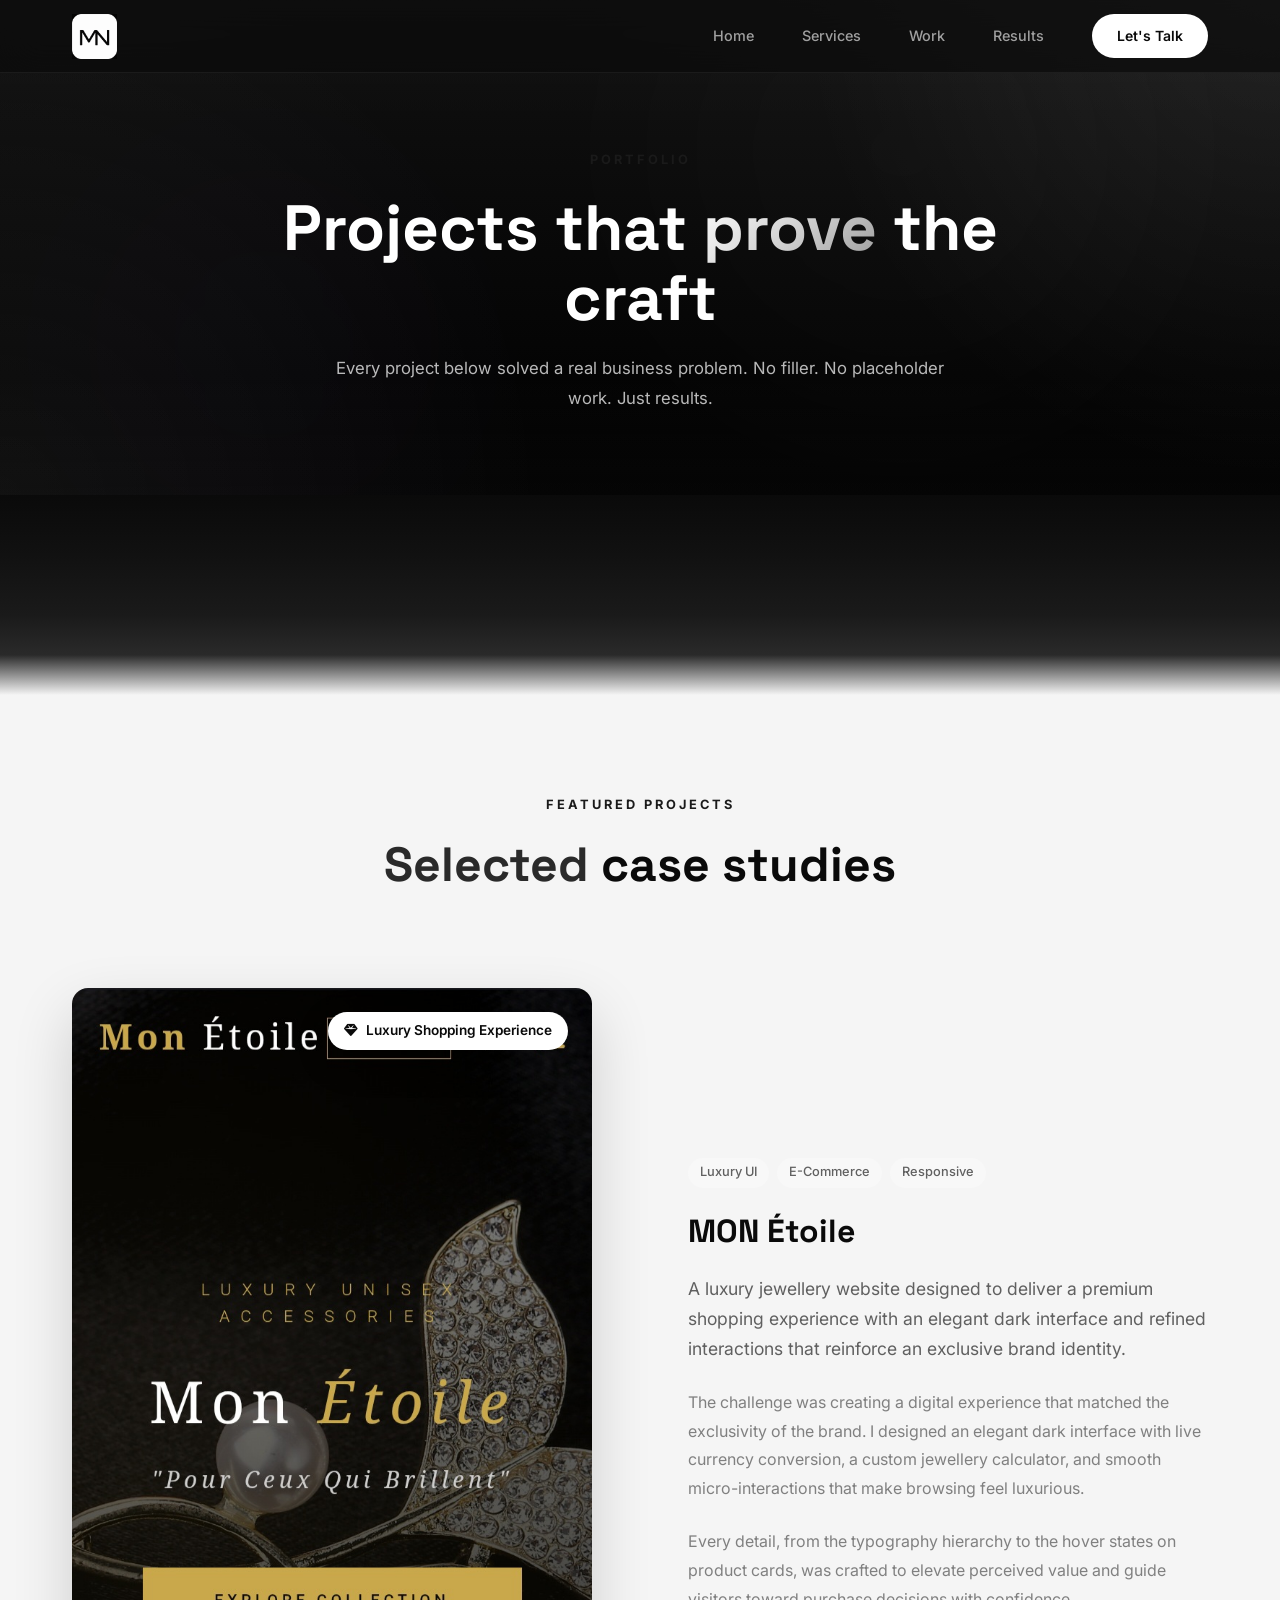
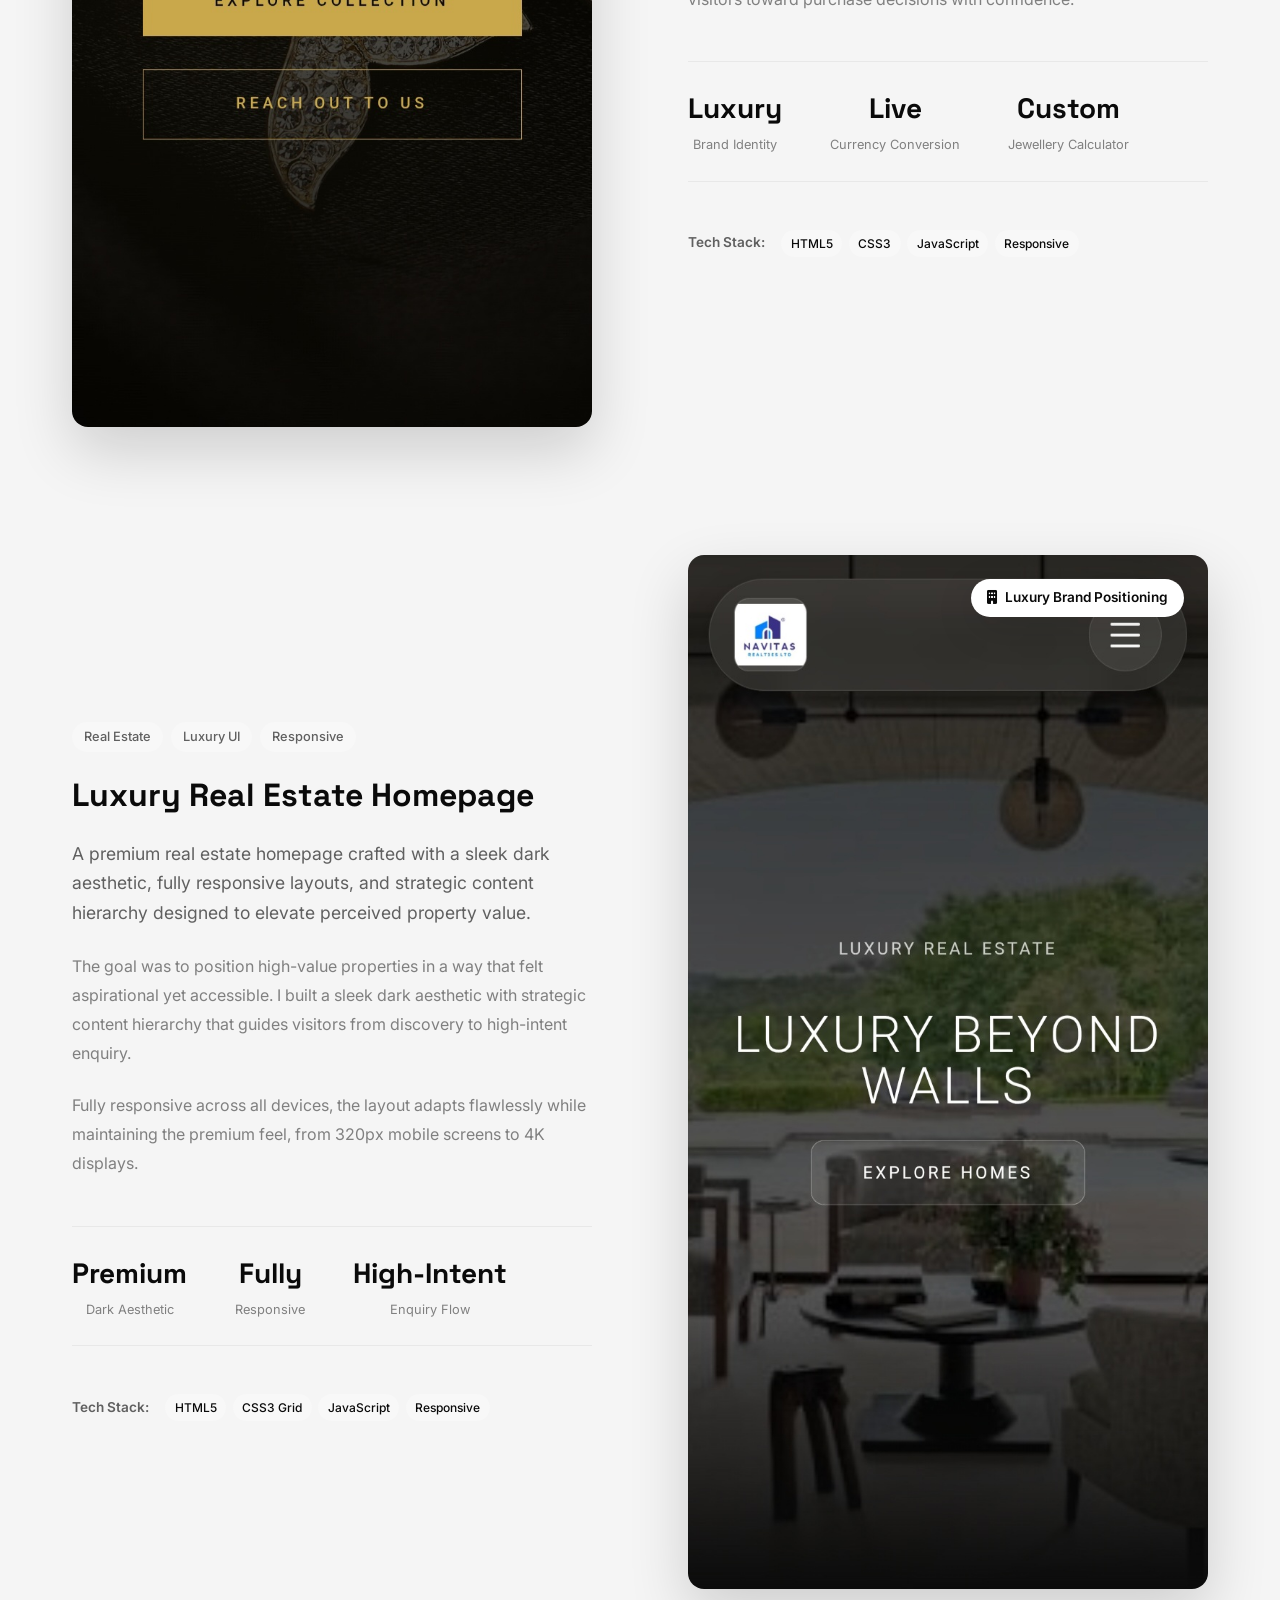
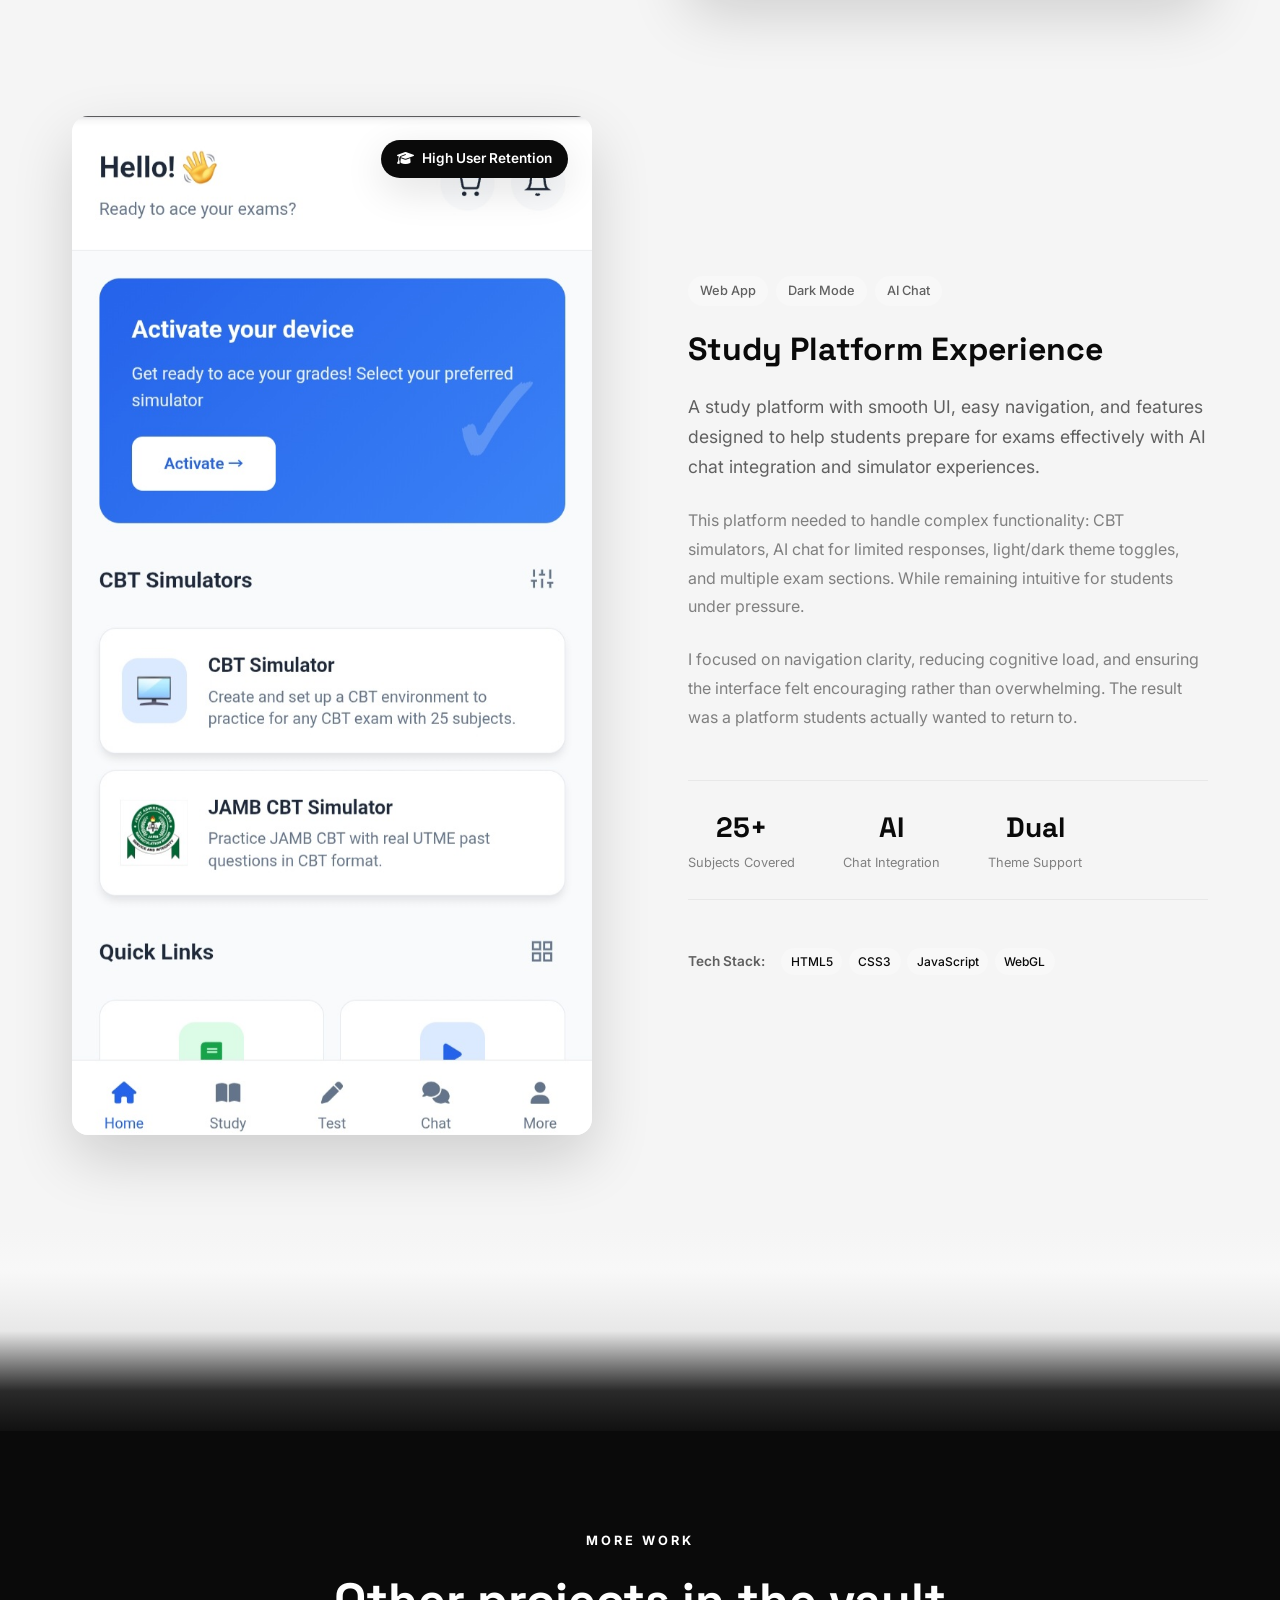
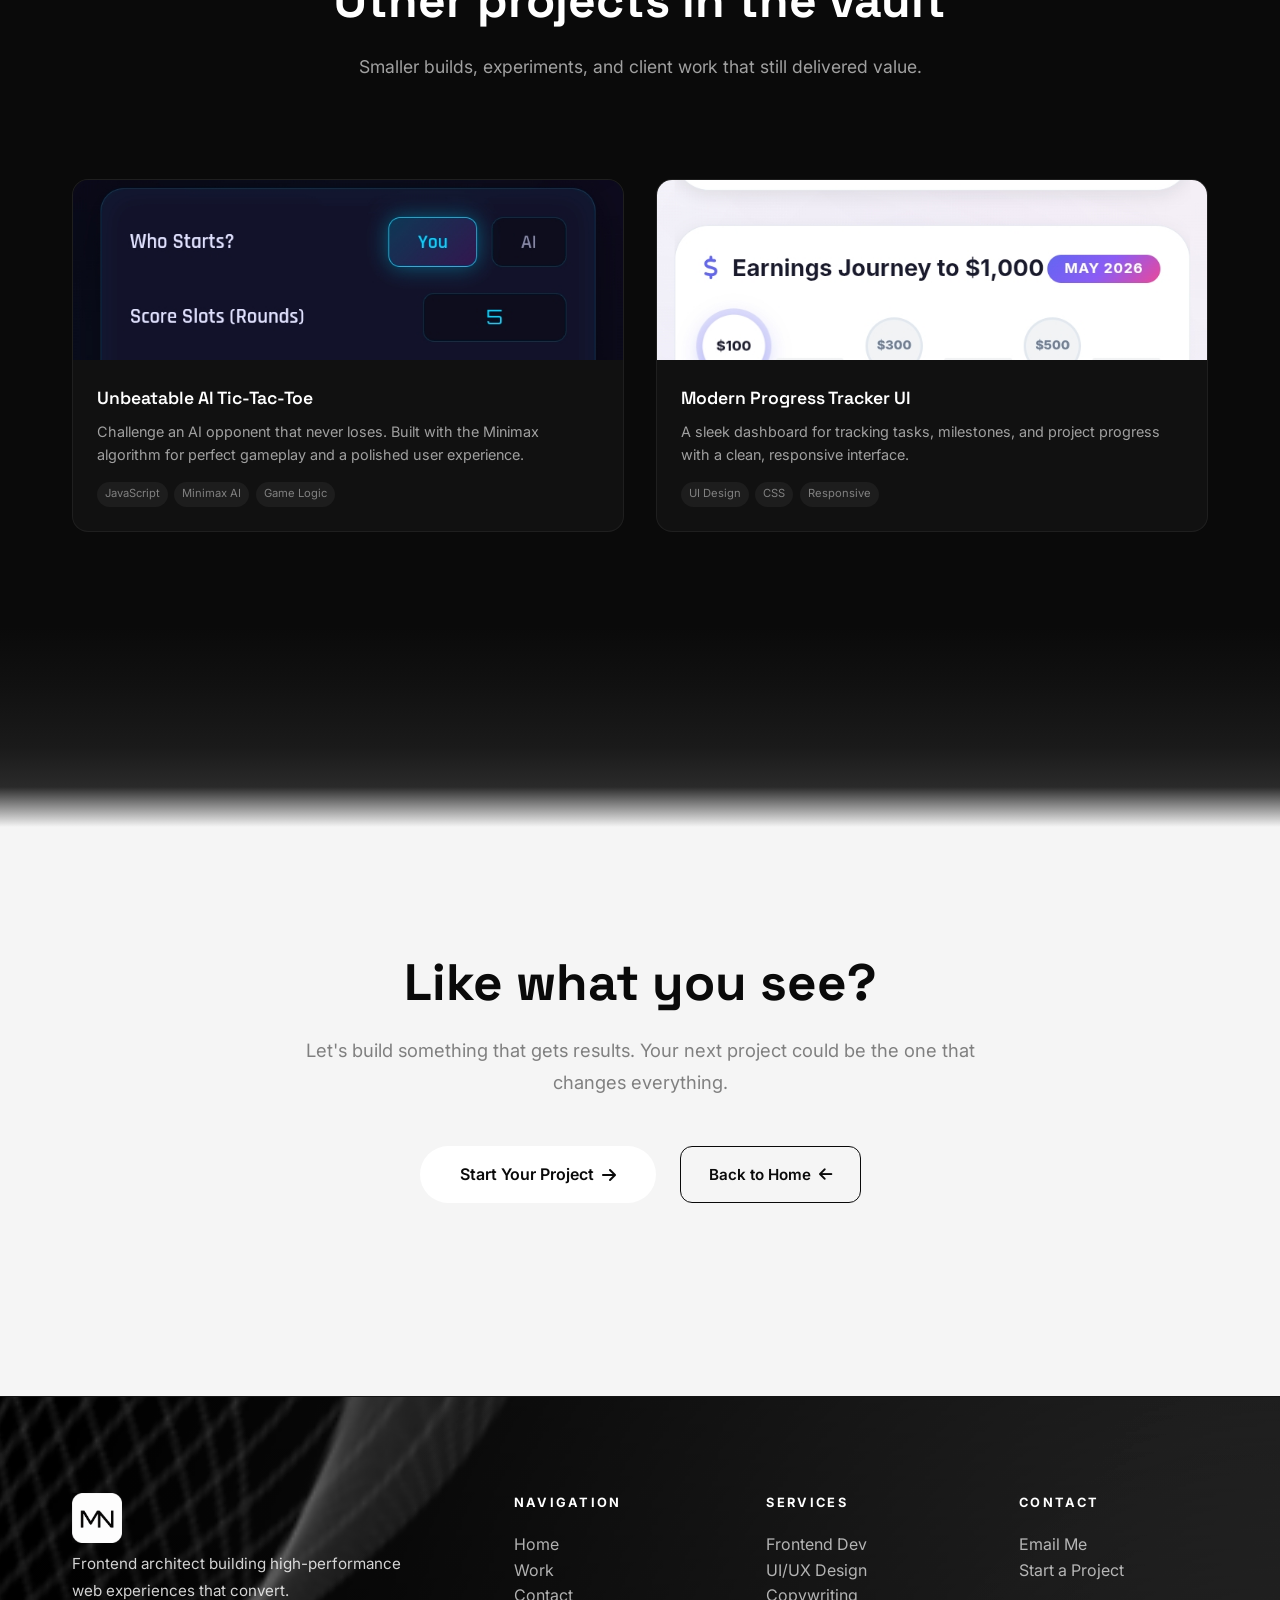
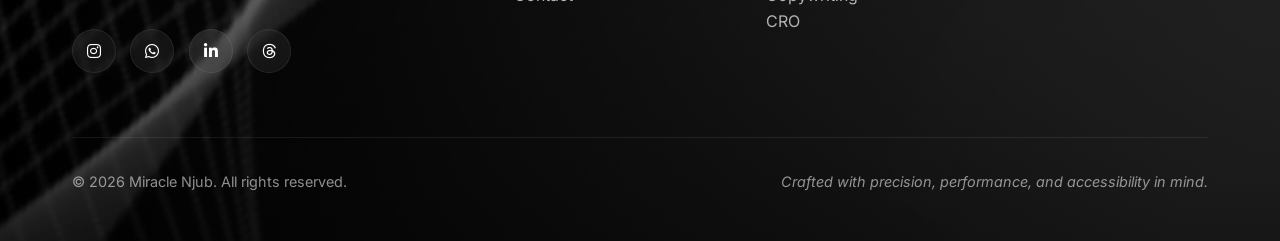
==== commit 460b9db2: "Change logo image from SVG to PNG format" ====
--- a/work.html
+++ b/work.html
@@ -325,7 +325,7 @@
       <div class="footer-grid">
         <div class="footer-brand">
 <a href="index.html" class="footer-logo" aria-label="Miracle Njub Home">
-    <img src="logo.svg" alt="Miracle Njub Logo" class="footer-logo-img">
+    <img src="logo.png" alt="Miracle Njub Logo" class="footer-logo-img">
 </a>
           <p>Frontend architect building high-performance web experiences that convert.</p>
           <div class="footer-social">
